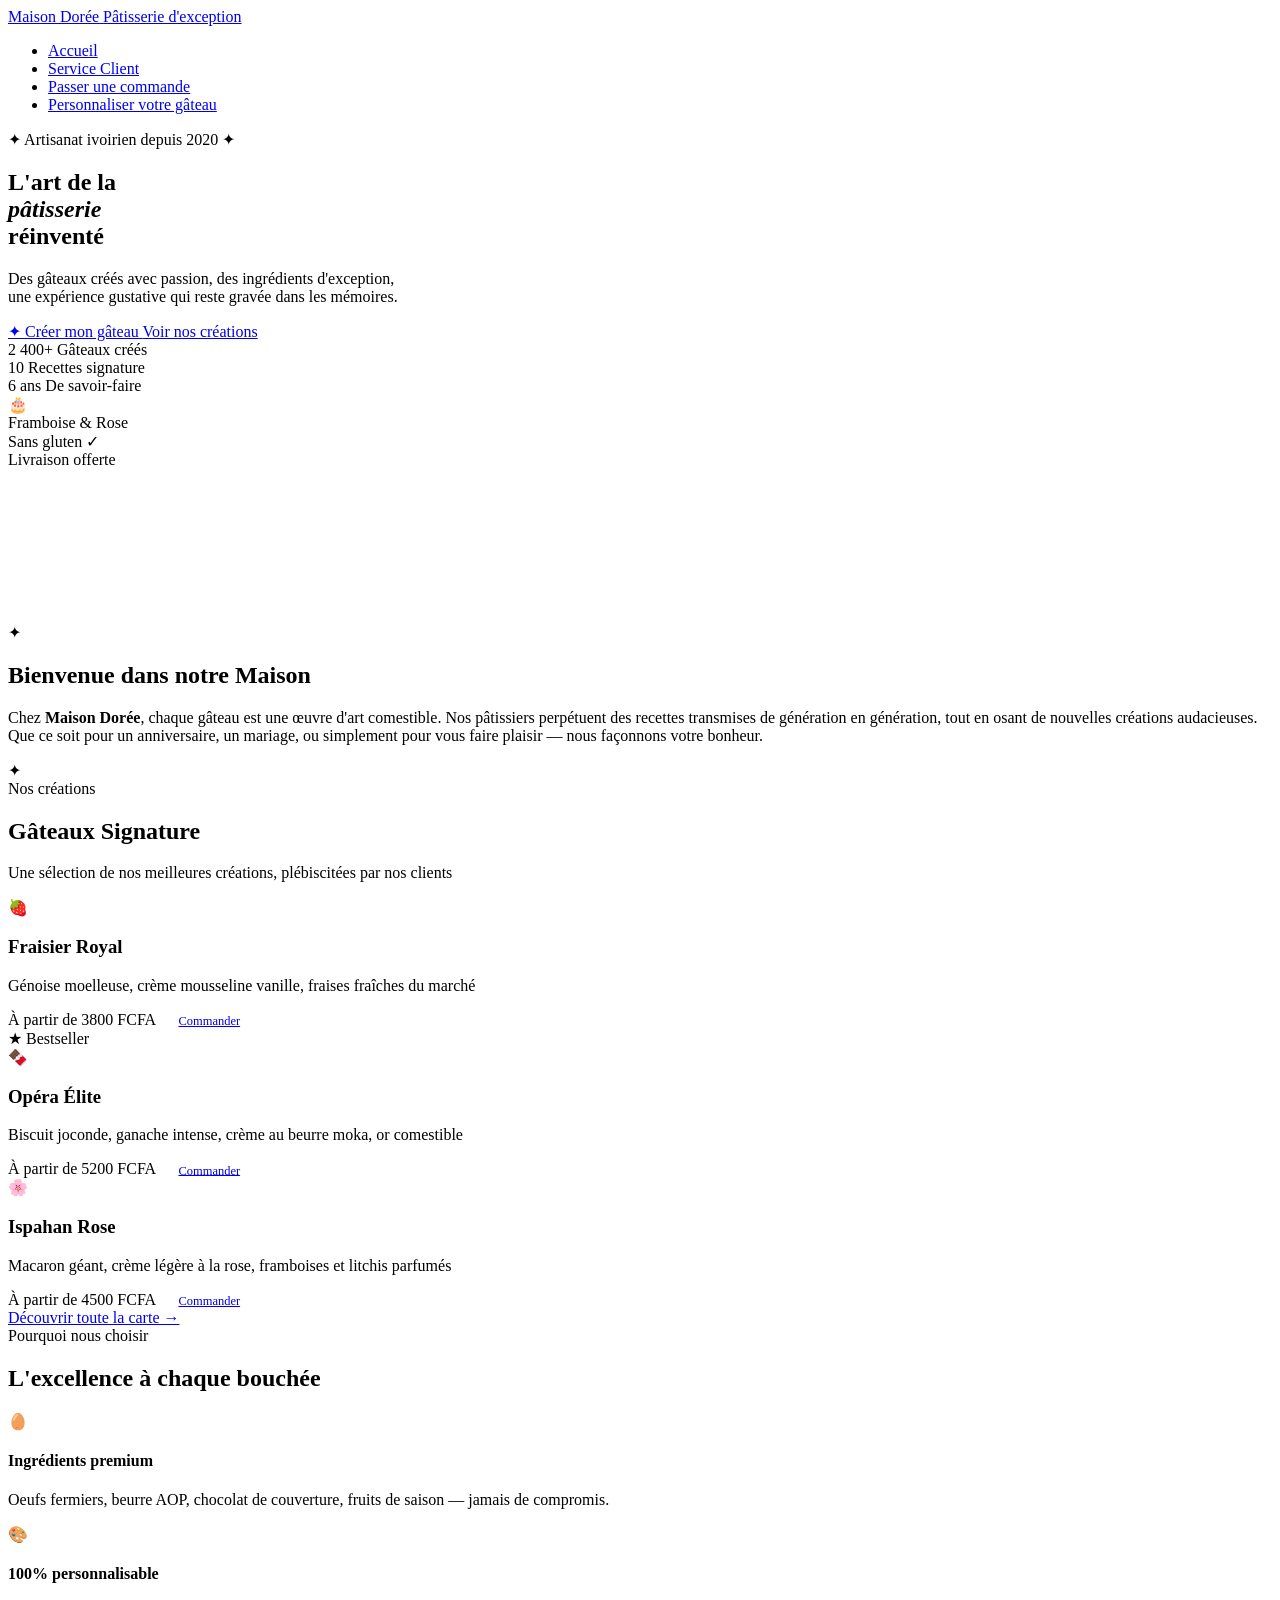
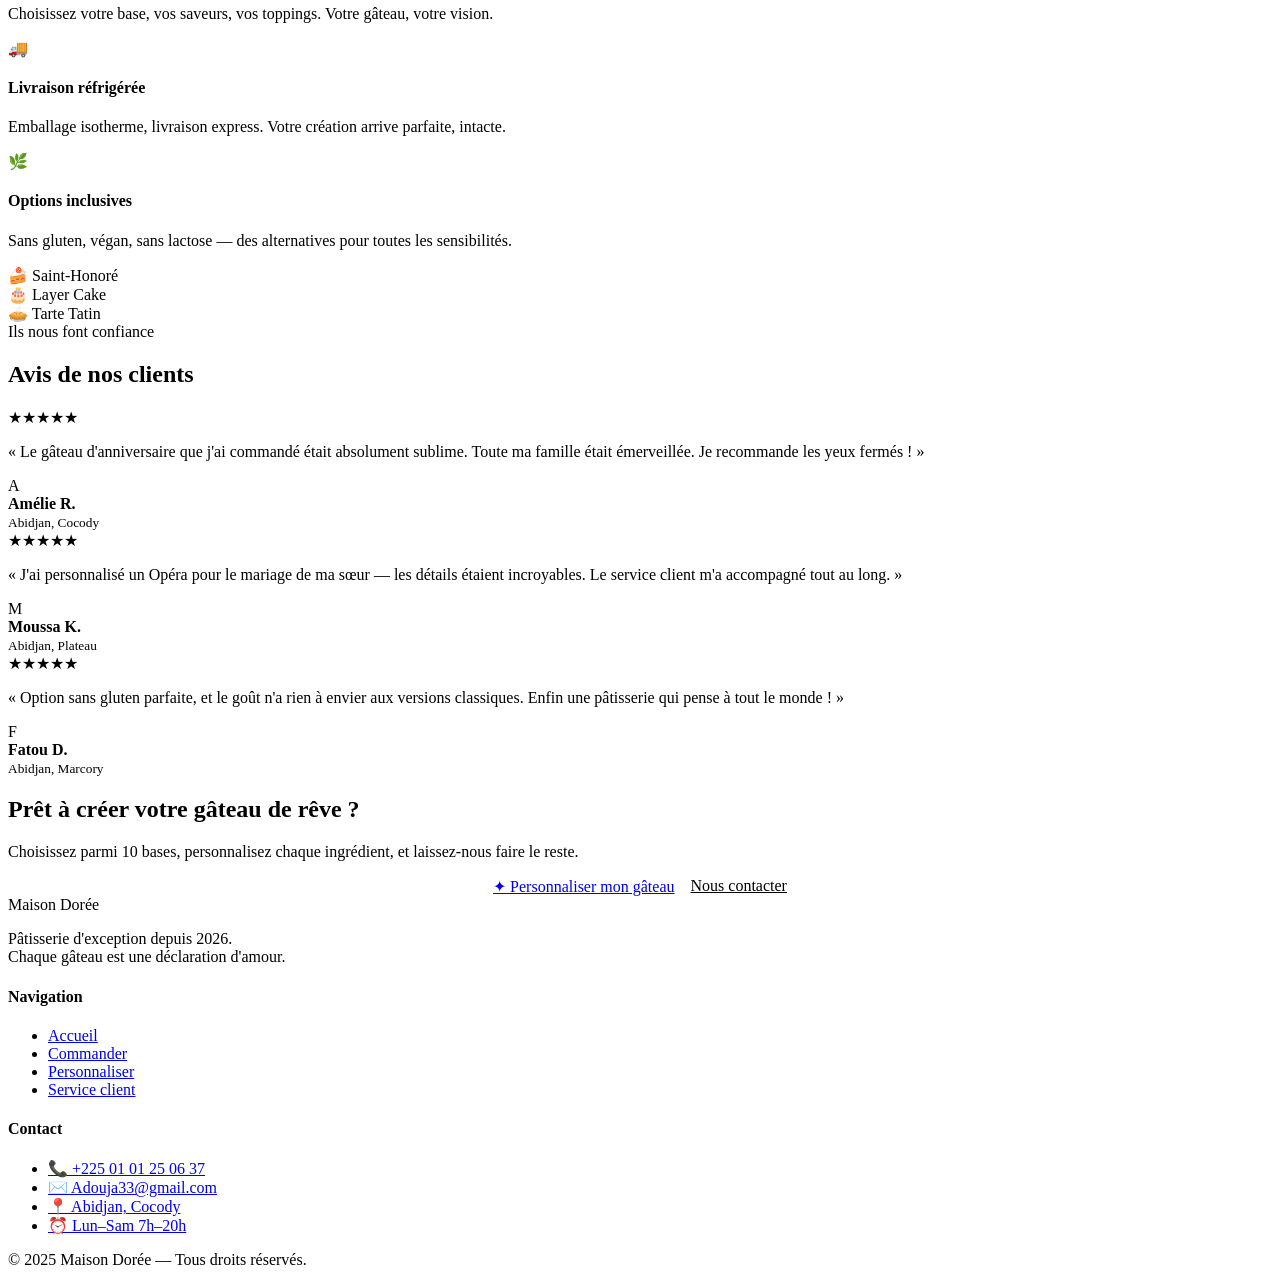
==== index.html @ d7b03a57 "Create index.html" ====
<!DOCTYPE html>
<html lang="fr">
<head>
  <meta charset="UTF-8" />
  <meta name="viewport" content="width=device-width, initial-scale=1.0" />
  <title>Maison Dorée — Pâtisserie d'Exception</title>
  <link rel="stylesheet" href="style.css" />
  <link rel="stylesheet" href="index.css" />
  <link rel="stylesheet" href="images-vivantes.css" />
  <script src="images-vivantes.js" defer></script>
</head>
<body>

  <!-- ── NAVBAR ──────────────────────────────── -->
  <nav class="navbar" id="navbar">
    <a class="nav-logo" href="index.html">
      <span class="nav-logo-name">Maison Dorée</span>
      <span class="nav-logo-tagline">Pâtisserie d'exception</span>
    </a>
    <ul class="nav-links" id="navLinks">
      <li><a href="index.html" class="active">Accueil</a></li>
      <li><a href="service-client.html">Service Client</a></li>
      <li><a href="commande.html">Passer une commande</a></li>
      <li><a href="personnaliser.html" class="nav-cta">Personnaliser votre gâteau</a></li>
    </ul>
    <div class="nav-hamburger" id="hamburger" onclick="toggleMenu()">
      <span></span><span></span><span></span>
    </div>
  </nav>

  
  <section class="hero">
    <div class="hero-bg">
      <div class="hero-circle hero-circle-1"></div>
      <div class="hero-circle hero-circle-2"></div>
      <div class="hero-circle hero-circle-3"></div>
    </div>

    <div class="hero-content">
      <div class="hero-badge">
        <span>✦</span> Artisanat ivoirien depuis 2020 <span>✦</span>
      </div>
      <h1 class="hero-title">
        L'art de la<br/>
        <em>pâtisserie</em><br/>
        réinventé
      </h1>
      <p class="hero-subtitle">
        Des gâteaux créés avec passion, des ingrédients d'exception,<br/>
        une expérience gustative qui reste gravée dans les mémoires.
      </p>
      <div class="hero-actions">
        <a href="personnaliser.html" class="btn-primary">
          <span>✦</span> Créer mon gâteau
        </a>
        <a href="commande.html" class="btn-outline">Voir nos créations</a>
      </div>
      <div class="hero-stats">
        <div class="hero-stat">
          <span class="stat-number">2 400+</span>
          <span class="stat-label">Gâteaux créés</span>
        </div>
        <div class="stat-divider"></div>
        <div class="hero-stat">
          <span class="stat-number">10</span>
          <span class="stat-label">Recettes signature</span>
        </div>
        <div class="stat-divider"></div>
        <div class="hero-stat">
          <span class="stat-number">6 ans</span>
          <span class="stat-label">De savoir-faire</span>
        </div>
      </div>
    </div>

    <div class="hero-visual">
      <div class="cake-showcase">
        <div class="cake-ring cake-ring-outer"></div>
        <div class="cake-ring cake-ring-mid"></div>
        <div class="cake-emoji-wrap">
          <div class="cake-emoji">🎂</div>
        </div>
        <div class="floating-tag tag-1">Framboise &amp; Rose</div>
        <div class="floating-tag tag-2">Sans gluten ✓</div>
        <div class="floating-tag tag-3">Livraison offerte</div>
      </div>
    </div>
  </section>

  <!-- ── bienvenu───── -->
  <section class="welcome-section">
    <video class="welcome-video" autoplay muted loop playsinline>
      <source src="fond1.mp4" type="video/mp4">
    </video>
    <div class="welcome-inner">
      <div class="welcome-deco">✦</div>
      <h2>Bienvenue dans notre Maison</h2>
      <p>
        Chez <strong>Maison Dorée</strong>, chaque gâteau est une œuvre d'art comestible. 
        Nos pâtissiers perpétuent des recettes transmises de génération en génération, 
        tout en osant de nouvelles créations audacieuses. Que ce soit pour un anniversaire, 
        un mariage, ou simplement pour vous faire plaisir — nous façonnons votre bonheur.
      </p>
      <div class="welcome-deco">✦</div>
    </div>
  </section>

  <!-- ── SIGNATURE CAKES ─────────────────────── -->
  <section class="signature-section">
    <div class="section-header">
      <span class="section-eyebrow">Nos créations</span>
      <h2>Gâteaux Signature</h2>
      <p>Une sélection de nos meilleures créations, plébiscitées par nos clients</p>
    </div>

    <div class="cakes-grid">
      <div class="cake-card" data-delay="0">
        <div class="cake-card-icon">🍓</div>
        <div class="cake-card-body">
          <h3>Fraisier Royal</h3>
          <p>Génoise moelleuse, crème mousseline vanille, fraises fraîches du marché</p>
          <div class="cake-card-footer">
            <span class="cake-price">À partir de 3800 FCFA</span>
            <a href="commande.html" class="btn-primary" style="padding:0.55rem 1.2rem;font-size:0.78rem">Commander</a>
          </div>
        </div>
      </div>
      <div class="cake-card featured" data-delay="100">
        <div class="cake-featured-badge">★ Bestseller</div>
        <div class="cake-card-icon">🍫</div>
        <div class="cake-card-body">
          <h3>Opéra Élite</h3>
          <p>Biscuit joconde, ganache intense, crème au beurre moka, or comestible</p>
          <div class="cake-card-footer">
            <span class="cake-price">À partir de 5200 FCFA</span>
            <a href="commande.html" class="btn-primary" style="padding:0.55rem 1.2rem;font-size:0.78rem">Commander</a>
          </div>
        </div>
      </div>
      <div class="cake-card" data-delay="200">
        <div class="cake-card-icon">🌸</div>
        <div class="cake-card-body">
          <h3>Ispahan Rose</h3>
          <p>Macaron géant, crème légère à la rose, framboises et litchis parfumés</p>
          <div class="cake-card-footer">
            <span class="cake-price">À partir de 4500 FCFA</span>
            <a href="commande.html" class="btn-primary" style="padding:0.55rem 1.2rem;font-size:0.78rem">Commander</a>
          </div>
        </div>
      </div>
    </div>

    <div class="section-cta">
      <a href="commande.html" class="btn-outline">Découvrir toute la carte →</a>
    </div>
  </section>

  <!-- ── WHY US ───────────────────────────────── -->
  <section class="why-section">
    <div class="why-inner">
      <div class="why-text">
        <span class="section-eyebrow">Pourquoi nous choisir</span>
        <h2>L'excellence à chaque bouchée</h2>
        <div class="why-list">
          <div class="why-item">
            <div class="why-icon">🥚</div>
            <div>
              <h4>Ingrédients premium</h4>
              <p>Oeufs fermiers, beurre AOP, chocolat de couverture, fruits de saison — jamais de compromis.</p>
            </div>
          </div>
          <div class="why-item">
            <div class="why-icon">🎨</div>
            <div>
              <h4>100% personnalisable</h4>
              <p>Choisissez votre base, vos saveurs, vos toppings. Votre gâteau, votre vision.</p>
            </div>
          </div>
          <div class="why-item">
            <div class="why-icon">🚚</div>
            <div>
              <h4>Livraison réfrigérée</h4>
              <p>Emballage isotherme, livraison express. Votre création arrive parfaite, intacte.</p>
            </div>
          </div>
          <div class="why-item">
            <div class="why-icon">🌿</div>
            <div>
              <h4>Options inclusives</h4>
              <p>Sans gluten, végan, sans lactose — des alternatives pour toutes les sensibilités.</p>
            </div>
          </div>
        </div>
      </div>
      <div class="why-visual">
        <div class="why-card-stack">
          <div class="wcard wcard-back">
            <span>🍰</span>
            <span>Saint-Honoré</span>
          </div>
          <div class="wcard wcard-mid">
            <span>🎂</span>
            <span>Layer Cake</span>
          </div>
          <div class="wcard wcard-front">
            <span>🥧</span>
            <span>Tarte Tatin</span>
          </div>
        </div>
      </div>
    </div>
  </section>

  <!-- ── TESTIMONIALS ────────────────────────── -->
  <section class="testimonials-section">
    <div class="section-header">
      <span class="section-eyebrow">Ils nous font confiance</span>
      <h2>Avis de nos clients</h2>
    </div>
    <div class="testimonials-grid">
      <div class="testi-card">
        <div class="testi-stars">★★★★★</div>
        <p>« Le gâteau d'anniversaire que j'ai commandé était absolument sublime. Toute ma famille était émerveillée. Je recommande les yeux fermés ! »</p>
        <div class="testi-author">
          <div class="testi-avatar">A</div>
          <div><strong>Amélie R.</strong><br/><small>Abidjan, Cocody</small></div>
        </div>
      </div>
      <div class="testi-card featured-testi">
        <div class="testi-stars">★★★★★</div>
        <p>« J'ai personnalisé un Opéra pour le mariage de ma sœur — les détails étaient incroyables. Le service client m'a accompagné tout au long. »</p>
        <div class="testi-author">
          <div class="testi-avatar" style="background:var(--gold)">M</div>
          <div><strong>Moussa K.</strong><br/><small>Abidjan, Plateau</small></div>
        </div>
      </div>
      <div class="testi-card">
        <div class="testi-stars">★★★★★</div>
        <p>« Option sans gluten parfaite, et le goût n'a rien à envier aux versions classiques. Enfin une pâtisserie qui pense à tout le monde ! »</p>
        <div class="testi-author">
          <div class="testi-avatar" style="background:var(--sage)">F</div>
          <div><strong>Fatou D.</strong><br/><small>Abidjan, Marcory</small></div>
        </div>
      </div>
    </div>
  </section>

  <!-- ── CTA BANNER ──────────────────────────── -->
  <section class="cta-banner">
    <div class="cta-inner">
      <h2>Prêt à créer votre gâteau de rêve ?</h2>
      <p>Choisissez parmi 10 bases, personnalisez chaque ingrédient, et laissez-nous faire le reste.</p>
      <div style="display:flex;gap:1rem;justify-content:center;flex-wrap:wrap">
        <a href="personnaliser.html" class="btn-primary"><span>✦</span> Personnaliser mon gâteau</a>
        <a href="service-client.html" class="btn-outline" style="border-color:var(--cream);color:var(--cream)">Nous contacter</a>
      </div>
    </div>
  </section>

  <!-- ── FOOTER ───────────────────────────────── -->
  <footer>
    <div class="footer-inner">
      <div>
        <div class="footer-brand-name">Maison Dorée</div>
        <p class="footer-brand-desc">Pâtisserie d'exception depuis 2026.<br/>Chaque gâteau est une déclaration d'amour.</p>
      </div>
      <div class="footer-col">
        <h4>Navigation</h4>
        <ul>
          <li><a href="index.html">Accueil</a></li>
          <li><a href="commande.html">Commander</a></li>
          <li><a href="personnaliser.html">Personnaliser</a></li>
          <li><a href="service-client.html">Service client</a></li>
        </ul>
      </div>
      <div class="footer-col">
        <h4>Contact</h4>
        <ul>
          <li><a href="tel:+2250101250637">📞 +225 01 01 25 06 37</a></li>
          <li><a href="melto:Adouja33@gmail.com">✉️ Adouja33@gmail.com</a></li>
          <li><a href="#">📍 Abidjan, Cocody</a></li>
          <li><a href="#">⏰ Lun–Sam 7h–20h</a></li>
        </ul>
      </div>
    </div>
    <div class="footer-bottom">© 2025 Maison Dorée — Tous droits réservés.</div>
  </footer>

  <script>
    // Navbar scroll effect
    const navbar = document.getElementById('navbar');
    window.addEventListener('scroll', () => {
      navbar.classList.toggle('scrolled', window.scrollY > 30);
    });

    // Mobile menu
    function toggleMenu() {
      document.getElementById('navLinks').classList.toggle('open');
    }

    // Animate on scroll
    const observer = new IntersectionObserver((entries) => {
      entries.forEach(e => { if(e.isIntersecting) e.target.classList.add('visible'); });
    }, { threshold: 0.15 });
    document.querySelectorAll('.cake-card, .why-item, .testi-card').forEach(el => observer.observe(el));
  </script>
</body>
</html>
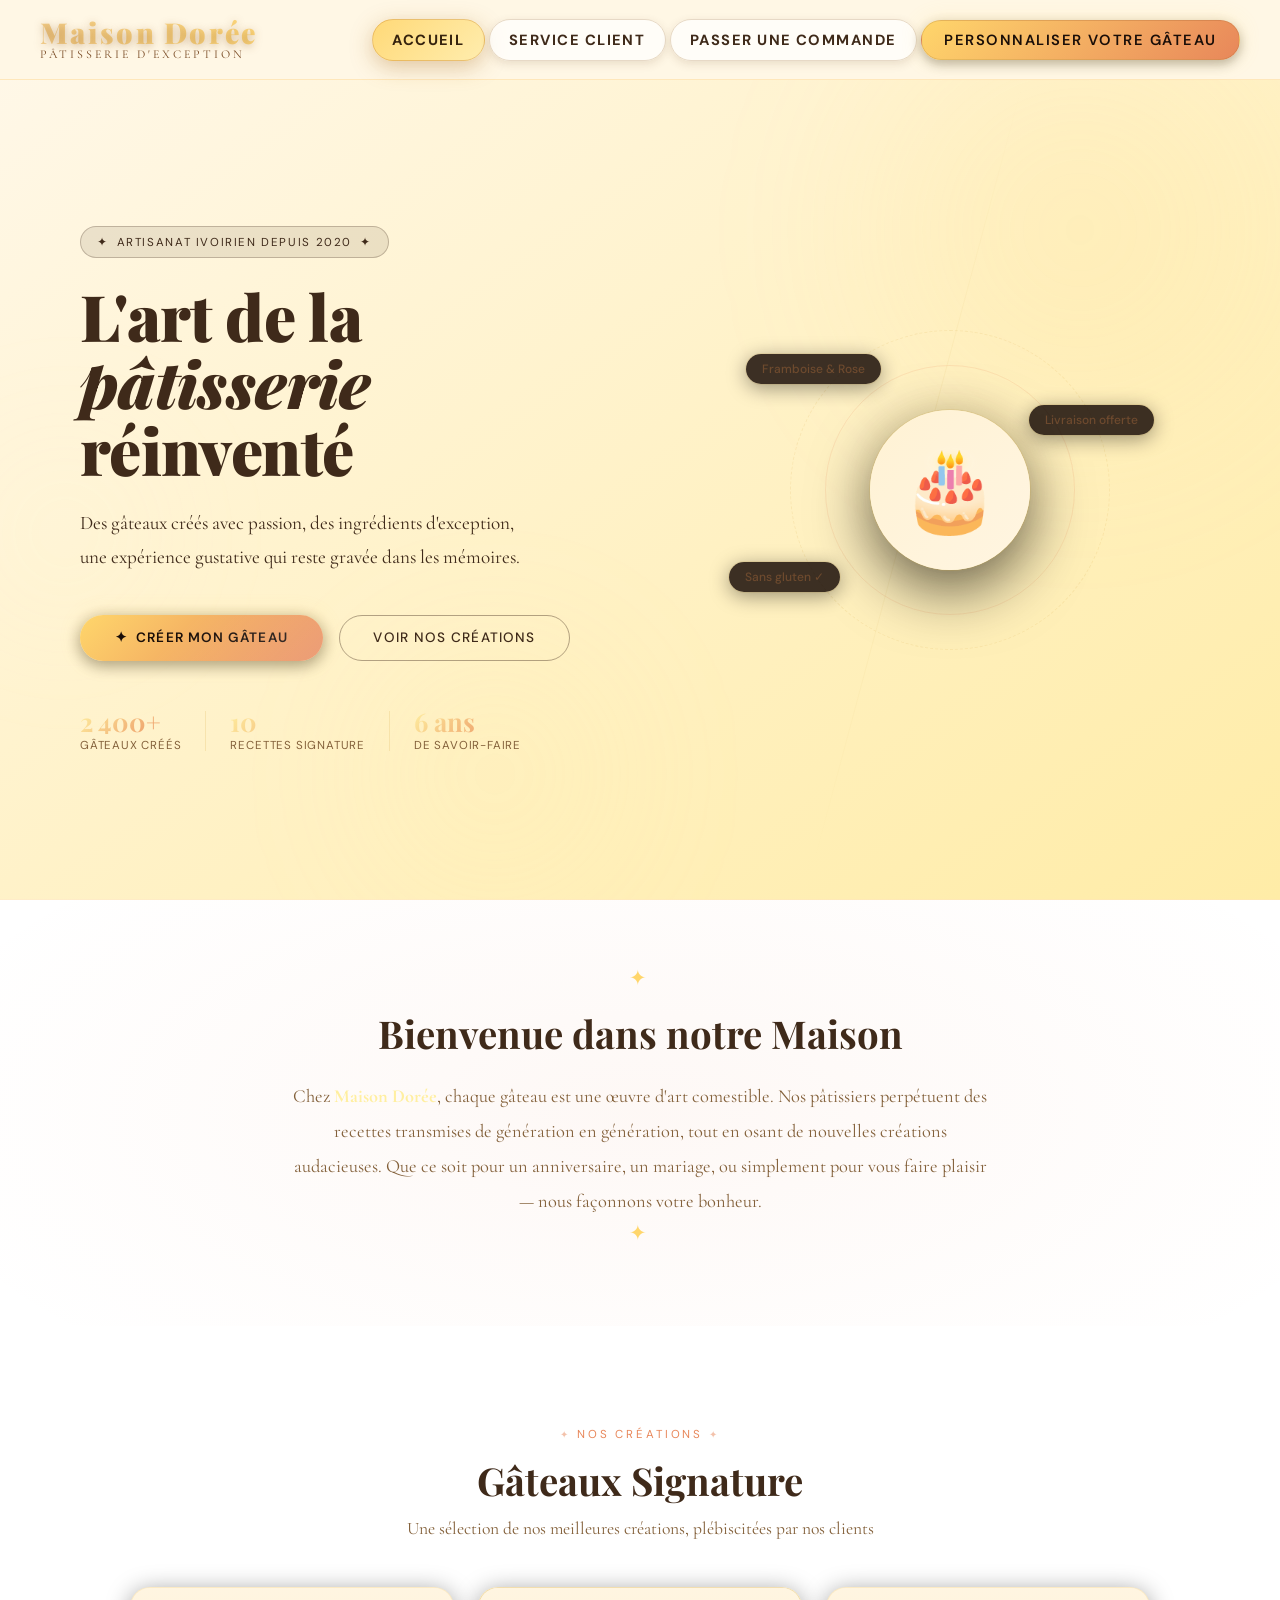
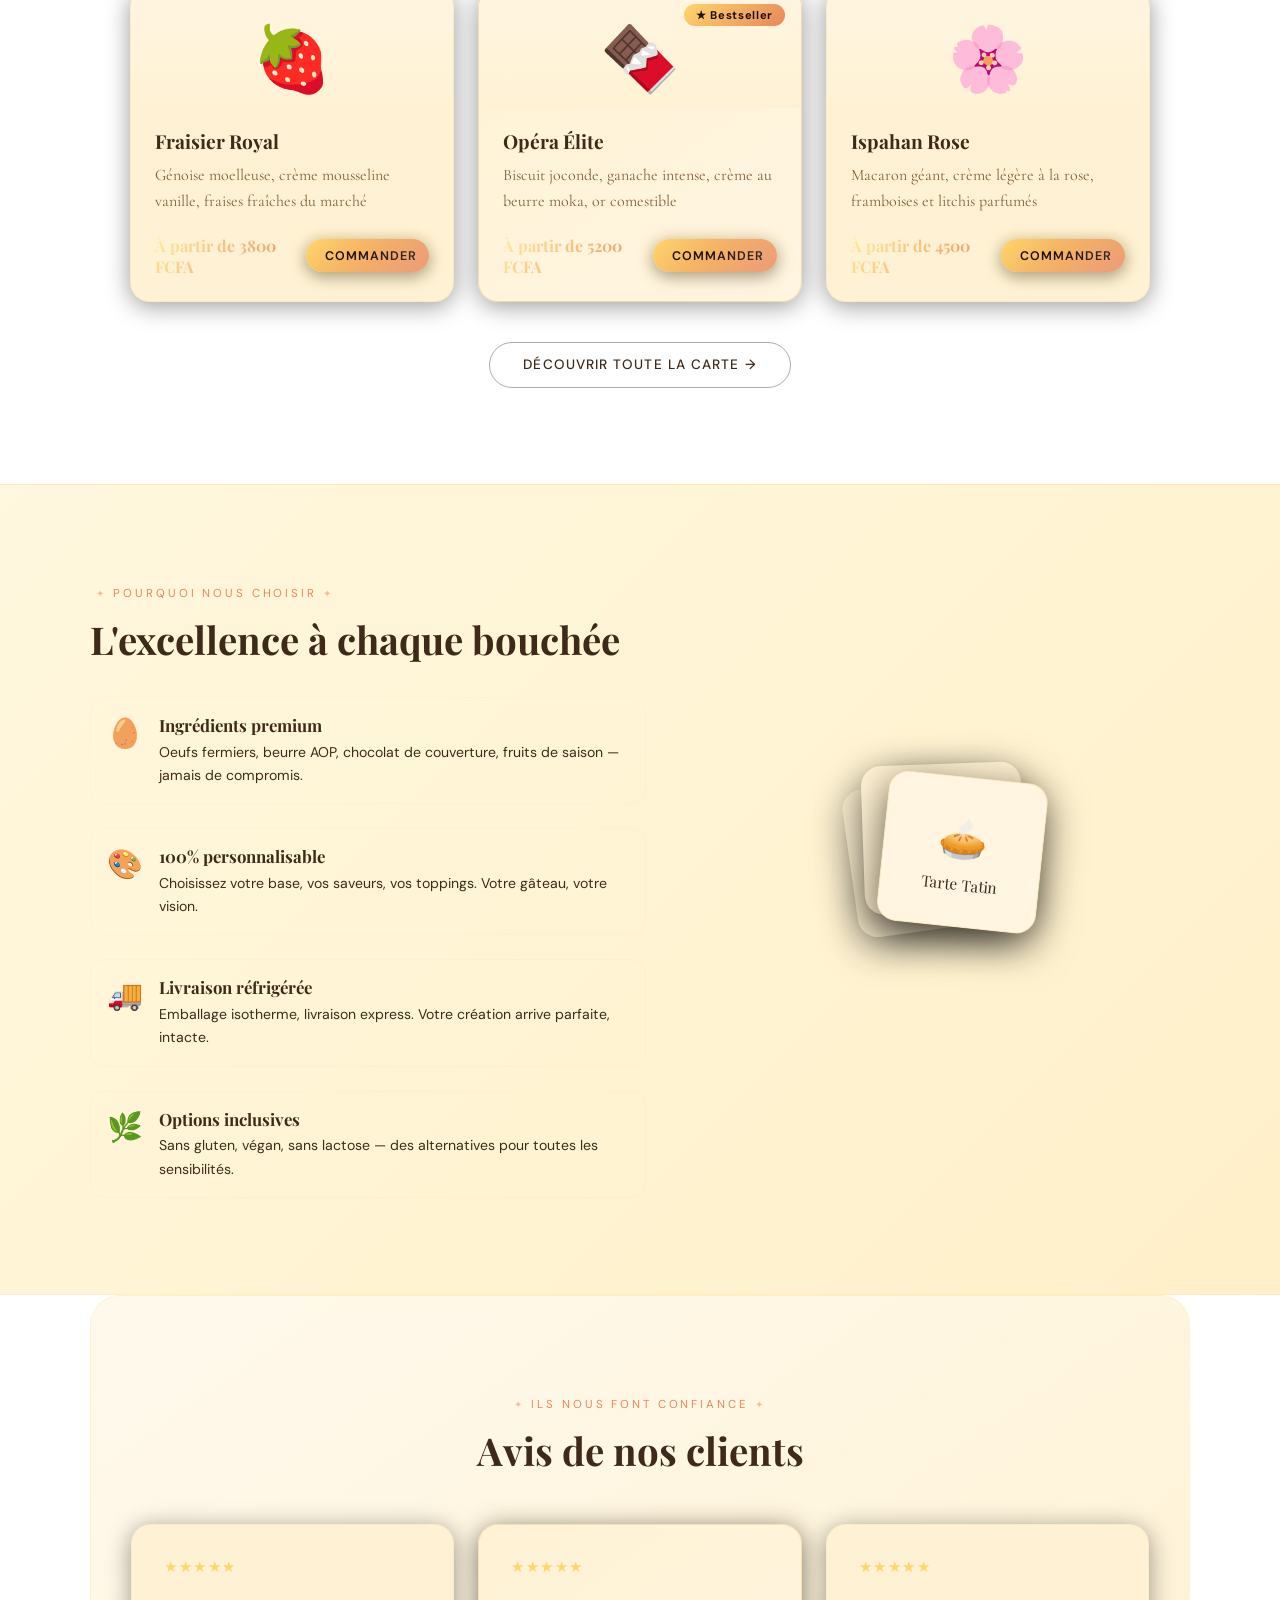
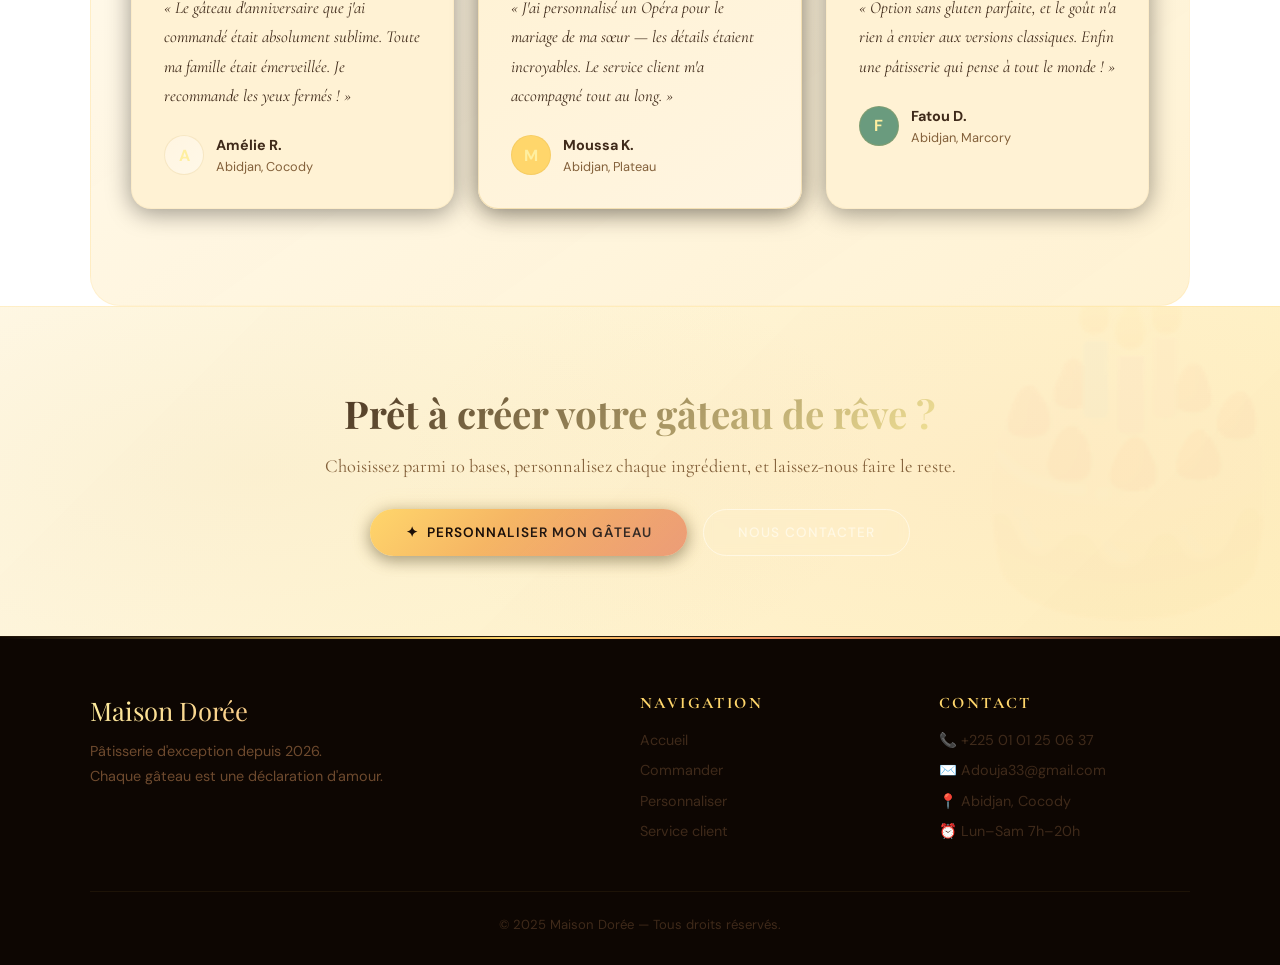
==== commit 517e33b4: "Update index.html" ====
--- a/index.html
+++ b/index.html
@@ -305,4 +305,4 @@
     document.querySelectorAll('.cake-card, .why-item, .testi-card').forEach(el => observer.observe(el));
   </script>
 </body>
-</html>+</html>
--- a/style.css
+++ b/style.css
@@ -0,0 +1,438 @@
+@import url('https://fonts.googleapis.com/css2?family=Playfair+Display:ital,wght@0,400;0,700;0,900;1,400&family=Cormorant+Garamond:ital,wght@0,300;0,400;0,500;1,400&family=DM+Sans:wght@300;400;500&display=swap');
+
+/* ═══════════════════════════════════════════════════
+   MAISON DORÉE — Palette "Velours & Or de Nuit"
+   ═══════════════════════════════════════════════════
+   Concept : fond chocolat noir profond, or cuivré
+   lumineux, abricot chaud, accents emeraude. Premium,
+   dramatique, inoubliable.
+   ═══════════════════════════════════════════════════ */
+
+:root {
+  /* ── FONDS VANILLE / CANDY ── */
+  --cream:      #FFF8E4;          /* fond principal : blanc vanille */
+  --warm-white: #FFFBF2;          /* fond légèrement plus chaud */
+  --surface:    #FFF2D4;          /* cartes / surfaces */
+  --surface-2:  #FFF5E1;          /* cartes hover / élévation 2 */
+  --surface-3:  #FFF8E8;          /* sidebar, résumés */
+
+  /* ── JAUNE BONBON ── */
+  --gold:       #FFD66B;          /* couleur accent bonbon */
+  --gold-light: #FFEFA0;          /* accent clair */
+  --gold-dark:  #D2A444;          /* accent profond */
+  --gold-glow:  rgba(255,214,107,0.26);  /* lueur douce */
+
+  /* ── ABRICOT / ACCENT CHAUD ── */
+  --apricot:    #E8875A;          /* accent secondaire chaud */
+  --apricot-light: rgba(232,135,90,0.15);
+
+  /* ── TEXTES ── */
+  --text-dark:  #3F2A1A;          /* texte principal : brun foncé (lisibilité) */
+  --text-mid:   #6E4A2E;          /* texte secondaire : brun moyen */
+  --text-light: #83603A;          /* texte secondaire clair mais contrasté */
+
+  /* ── COMPATIBILITÉ (anciennes vars → redirigées) ── */
+  --chocolate:        var(--text-dark);
+  --chocolate-mid:    var(--text-mid);
+  --chocolate-light:  var(--gold-light);
+  --rose:             #C47A8A;
+  --rose-light:       rgba(196,122,138,0.15);
+  --sage:             #6A9B7E;
+
+  /* ── OMBRES ── */
+  --shadow-gold:      rgba(212,168,67,0.30);
+  --shadow-chocolate: rgba(0,0,0,0.50);
+}
+
+/* ─── RESET & BASE ─────────────────────────────── */
+*, *::before, *::after { box-sizing: border-box; margin: 0; padding: 0; }
+html { scroll-behavior: smooth; }
+
+/* Réduction des animations pour performance */
+@media (prefers-reduced-motion: reduce) {
+  *, *::before, *::after {
+    animation-duration: 0.01ms !important;
+    animation-iteration-count: 1 !important;
+    transition-duration: 0.01ms !important;
+  }
+}
+
+body {
+  font-family: 'DM Sans', sans-serif;
+  background: linear-gradient(145deg, rgba(255,248,228,1), rgba(255,243,162,0.95));
+  color: var(--text-dark);
+  overflow-x: hidden;
+  background-image: none;
+}
+
+/* ─── SCROLLBAR ────────────────────────────────── */
+::-webkit-scrollbar { width: 6px; }
+::-webkit-scrollbar-track { background: var(--cream); }
+::-webkit-scrollbar-thumb { background: var(--gold-dark); border-radius: 3px; }
+::-webkit-scrollbar-thumb:hover { background: var(--gold); }
+
+/* ─── NAVBAR ────────────────────────────────────── */
+.navbar {
+  position: fixed;
+  top: 0;
+  width: 100%;
+  z-index: 1000;
+  padding: 0 2.5rem;
+  height: 80px;
+  display: flex;
+  align-items: center;
+  justify-content: space-between;
+  background: rgba(255, 247, 228, 0.93);
+  backdrop-filter: blur(18px);
+  -webkit-backdrop-filter: blur(18px);
+  border-bottom: 1px solid rgba(255, 204, 108, 0.35);
+  transition: box-shadow 0.4s, background 0.4s;
+}
+.navbar.scrolled {
+  background: rgba(255, 245, 215, 0.97);
+  box-shadow: 0 4px 25px rgba(110,70,30,0.25);
+}
+
+.nav-logo {
+  display: flex;
+  flex-direction: column;
+  align-items: flex-start;
+  text-decoration: none;
+}
+.nav-logo-name {
+  font-family: 'Playfair Display', serif;
+  font-size: 1.8rem;
+  font-weight: 900;
+  color: #8C4A16;
+  letter-spacing: 0.08em;
+  line-height: 1;
+  background: linear-gradient(90deg, #F4CE88, #FFD97C, #F4CE88);
+  background-clip: text;
+  -webkit-background-clip: text;
+  -webkit-text-fill-color: transparent;
+  text-shadow: 0 2px 8px rgba(142, 88, 34, 0.4);
+  background-size: 200% auto;
+  -webkit-background-clip: text;
+  -webkit-text-fill-color: transparent;
+  background-clip: text;
+  animation: shimmer 4s linear infinite;
+}
+@keyframes shimmer {
+  from { background-position: 0% center; }
+  to   { background-position: 200% center; }
+}
+.nav-logo-tagline {
+  font-family: 'Cormorant Garamond', serif;
+  font-size: 0.75rem;
+  color: #6F3E16;
+  letter-spacing: 0.25em;
+  text-transform: uppercase;
+  opacity: 0.95;
+}
+.nav-logo:hover .nav-logo-tagline {
+  color: #5A3711;
+}
+
+.nav-links {
+  display: flex;
+  align-items: center;
+  gap: 0.25rem;
+  list-style: none;
+}
+.nav-links a {
+  font-family: 'DM Sans', sans-serif;
+  font-size: 0.92rem;
+  font-weight: 700;
+  color: #3F2A1A;
+  text-decoration: none;
+  padding: 0.65rem 1.2rem;
+  border-radius: 50px;
+  letter-spacing: 0.1em;
+  text-transform: uppercase;
+  background: rgba(255, 255, 255, 0.7);
+  border: 1px solid rgba(160, 112, 50, 0.25);
+  box-shadow: 0 3px 10px rgba(101, 56, 19, 0.14);
+  transition: background 0.25s, color 0.25s, transform 0.25s, box-shadow 0.25s;
+}
+.nav-links a:hover,
+.nav-links a:focus {
+  background: rgba(255, 255, 255, 0.95);
+  color: #6E4A2E;
+  transform: translateY(-2px);
+  box-shadow: 0 5px 20px rgba(101,56,19,0.25);
+}
+.nav-links a.active {
+  background: linear-gradient(135deg, rgba(255,214,107,0.9), rgba(255,236,167,0.9));
+  color: #36230E;
+  border: 1px solid rgba(195, 124, 37, 0.35);
+  box-shadow: 0 6px 22px rgba(166, 103, 27, 0.35); 
+}
+
+.nav-cta {
+  background: linear-gradient(135deg, var(--gold), var(--apricot)) !important;
+  color: #1A0E08 !important;
+  border-radius: 50px !important;
+  padding: 0.55rem 1.4rem !important;
+  font-weight: 600 !important;
+  box-shadow: 0 0 20px var(--gold-glow), 0 4px 12px rgba(0,0,0,0.3) !important;
+  transition: transform 0.2s, box-shadow 0.2s !important;
+  -webkit-text-fill-color: #1A0E08 !important;
+}
+.nav-cta:hover {
+  transform: translateY(-2px) !important;
+  box-shadow: 0 0 32px rgba(212,168,67,0.45), 0 8px 20px rgba(0,0,0,0.4) !important;
+}
+
+.nav-hamburger {
+  display: none;
+  flex-direction: column;
+  gap: 5px;
+  cursor: pointer;
+  padding: 8px;
+}
+.nav-hamburger span {
+  display: block;
+  width: 24px;
+  height: 2px;
+  background: var(--gold);
+  border-radius: 2px;
+  transition: all 0.3s;
+}
+
+/* ─── BUTTONS ─────────────────────────────────── */
+.btn-primary {
+  display: inline-flex;
+  align-items: center;
+  gap: 0.5rem;
+  background: linear-gradient(135deg, var(--gold) 0%, var(--apricot) 100%);
+  color: #1A0E08;
+  font-family: 'DM Sans', sans-serif;
+  font-size: 0.85rem;
+  font-weight: 600;
+  letter-spacing: 0.08em;
+  text-transform: uppercase;
+  text-decoration: none;
+  padding: 0.9rem 2.2rem;
+  border-radius: 50px;
+  border: none;
+  cursor: pointer;
+  box-shadow: 0 0 20px var(--gold-glow), 0 4px 16px rgba(0,0,0,0.4);
+  transition: transform 0.2s, box-shadow 0.2s, filter 0.2s;
+  position: relative;
+  overflow: hidden;
+}
+.btn-primary::after {
+  content: '';
+  position: absolute;
+  inset: 0;
+  background: linear-gradient(135deg, transparent 40%, rgba(255,255,255,0.18) 100%);
+  pointer-events: none;
+}
+.btn-primary:hover {
+  transform: translateY(-3px);
+  box-shadow: 0 0 36px rgba(212,168,67,0.5), 0 8px 24px rgba(0,0,0,0.5);
+  filter: brightness(1.08);
+}
+
+.btn-outline {
+  display: inline-flex;
+  align-items: center;
+  gap: 0.5rem;
+  background: transparent;
+  color: var(--text-dark);
+  font-family: 'DM Sans', sans-serif;
+  font-size: 0.85rem;
+  font-weight: 500;
+  letter-spacing: 0.08em;
+  text-transform: uppercase;
+  text-decoration: none;
+  padding: 0.85rem 2.1rem;
+  border-radius: 50px;
+  border: 1.5px solid rgba(63,42,26,0.4);
+  cursor: pointer;
+  transition: background 0.25s, color 0.25s, transform 0.2s, box-shadow 0.25s;
+  backdrop-filter: blur(4px);
+}
+.btn-outline:hover {
+  background: rgba(63,42,26,0.12);
+  border-color: var(--text-dark);
+  color: var(--text-dark);
+  transform: translateY(-2px);
+  box-shadow: 0 0 20px rgba(63,42,26,0.2);
+}
+
+/* ─── PAGE HEADER (inner pages) ──────────────── */
+.page-header {
+  margin-top: 80px;
+  padding: 5rem 2.5rem 3.5rem;
+  background: linear-gradient(135deg, rgba(255,247,232,0.95), rgba(255,239,196,0.95));
+  text-align: center;
+  position: relative;
+  overflow: hidden;
+}
+/* lignes dorées rayonnantes */
+.page-header::before {
+  content: '';
+  position: absolute;
+  inset: 0;
+  background:
+    radial-gradient(ellipse 80% 60% at 50% 120%, rgba(212,168,67,0.18) 0%, transparent 70%),
+    url("data:image/svg+xml,%3Csvg width='60' height='60' viewBox='0 0 60 60' xmlns='http://www.w3.org/2000/svg'%3E%3Cg fill='none'%3E%3Cg fill='%23D4A843' fill-opacity='0.05'%3E%3Cpath d='M36 34v-4h-2v4h-4v2h4v4h2v-4h4v-2h-4zm0-30V0h-2v4h-4v2h4v4h2V6h4V4h-4zM6 34v-4H4v4H0v2h4v4h2v-4h4v-2H6zM6 4V0H4v4H0v2h4v4h2V6h4V4H6z'/%3E%3C/g%3E%3C/g%3E%3C/svg%3E");
+}
+.page-header::after {
+  content: '';
+  position: absolute;
+  bottom: 0; left: 0; right: 0;
+  height: 1px;
+  background: linear-gradient(90deg, transparent, var(--gold), transparent);
+}
+.page-header h1 {
+  font-family: 'Playfair Display', serif;
+  font-size: clamp(2rem, 5vw, 3.5rem);
+  background: linear-gradient(135deg, var(--gold-light), var(--apricot));
+  -webkit-background-clip: text;
+  -webkit-text-fill-color: transparent;
+  background-clip: text;
+  position: relative;
+  margin-bottom: 0.75rem;
+  filter: drop-shadow(0 0 20px rgba(212,168,67,0.3));
+}
+.page-header p {
+  font-family: 'Cormorant Garamond', serif;
+  font-size: 1.2rem;
+  color: var(--text-mid);
+  position: relative;
+}
+
+/* ─── SECTION HEADER ─────────────────────────── */
+.section-header { text-align: center; margin-bottom: 3rem; }
+.section-eyebrow {
+  display: inline-block;
+  font-family: 'DM Sans', sans-serif;
+  font-size: 0.72rem;
+  letter-spacing: 0.25em;
+  text-transform: uppercase;
+  color: var(--apricot);
+  margin-bottom: 0.75rem;
+  position: relative;
+}
+.section-eyebrow::before,
+.section-eyebrow::after {
+  content: '✦';
+  margin: 0 0.6em;
+  opacity: 0.5;
+  font-size: 0.65rem;
+}
+.section-header h2 {
+  font-family: 'Playfair Display', serif;
+  font-size: clamp(1.8rem, 3vw, 2.6rem);
+  color: var(--text-dark);
+  margin-bottom: 0.75rem;
+}
+.section-header p { color: var(--text-light); font-family: 'Cormorant Garamond', serif; font-size: 1.1rem; }
+
+/* ─── FOOTER ──────────────────────────────────── */
+footer {
+  background: #0D0602;
+  color: var(--text-dark);
+  padding: 3.5rem 2.5rem 2rem;
+  border-top: 1px solid rgba(212,168,67,0.1);
+  position: relative;
+}
+footer::before {
+  content: '';
+  position: absolute;
+  top: 0; left: 0; right: 0;
+  height: 2px;
+  background: linear-gradient(90deg, transparent 0%, var(--gold) 40%, var(--apricot) 60%, transparent 100%);
+}
+.footer-inner {
+  max-width: 1100px;
+  margin: 0 auto;
+  display: grid;
+  grid-template-columns: 2fr 1fr 1fr;
+  gap: 3rem;
+  margin-bottom: 2.5rem;
+}
+.footer-brand-name {
+  font-family: 'Playfair Display', serif;
+  font-size: 1.6rem;
+  background: linear-gradient(135deg, var(--gold-light), var(--apricot));
+  -webkit-background-clip: text;
+  -webkit-text-fill-color: transparent;
+  background-clip: text;
+  margin-bottom: 0.75rem;
+}
+.footer-brand-desc { font-size: 0.9rem; color: var(--text-mid); line-height: 1.8; }
+.footer-col h4 {
+  font-family: 'Cormorant Garamond', serif;
+  font-size: 1rem;
+  color: var(--gold);
+  letter-spacing: 0.15em;
+  text-transform: uppercase;
+  margin-bottom: 1rem;
+}
+.footer-col ul { list-style: none; }
+.footer-col ul li { margin-bottom: 0.6rem; }
+.footer-col ul li a {
+  color: var(--text-dark);
+  text-decoration: none;
+  font-size: 0.9rem;
+  transition: color 0.2s;
+}
+.footer-col ul li a:hover { color: var(--gold-light); }
+.footer-bottom {
+  border-top: 1px solid rgba(212,168,67,0.08);
+  padding-top: 1.5rem;
+  text-align: center;
+  font-size: 0.82rem;
+  color: var(--text-dark);
+  max-width: 1100px;
+  margin: 0 auto;
+}
+
+/* ─── TOAST ───────────────────────────────────── */
+.toast {
+  position: fixed;
+  bottom: 2rem;
+  right: 2rem;
+  background: var(--surface-2);
+  color: var(--text-dark);
+  padding: 1rem 1.5rem;
+  border-radius: 12px;
+  font-size: 0.9rem;
+  border-left: 3px solid var(--gold);
+  box-shadow: 0 8px 40px rgba(0,0,0,0.6), 0 0 20px rgba(212,168,67,0.15);
+  z-index: 9999;
+  transform: translateY(100px);
+  opacity: 0;
+  transition: all 0.4s cubic-bezier(0.34,1.56,0.64,1);
+}
+.toast.show { transform: translateY(0); opacity: 1; }
+
+/* ─── SCROLLING GLOW DIVIDER ─────────────────── */
+.glow-divider {
+  height: 1px;
+  background: linear-gradient(90deg, transparent, var(--gold-dark), var(--apricot), var(--gold-dark), transparent);
+  opacity: 0.4;
+  margin: 0;
+}
+
+/* ─── RESPONSIVE ──────────────────────────────── */
+@media (max-width: 768px) {
+  .nav-links {
+    display: none;
+    flex-direction: column;
+    position: absolute;
+    top: 80px; left: 0;
+    width: 100%;
+    background: rgba(15,8,3,0.98);
+    backdrop-filter: blur(20px);
+    padding: 1rem;
+    border-bottom: 1px solid rgba(212,168,67,0.15);
+    gap: 0.25rem;
+  }
+  .nav-links.open { display: flex; }
+  .nav-hamburger { display: flex; }
+  .footer-inner { grid-template-columns: 1fr; gap: 2rem; }
+}
--- a/index.css
+++ b/index.css
@@ -0,0 +1,444 @@
+/* ─── HERO ─────────────────────────────────────── */
+.hero {
+  margin-top: 80px;
+  min-height: calc(100vh - 80px);
+  display: grid;
+  grid-template-columns: 1fr 1fr;
+  align-items: center;
+  padding: 4rem 2.5rem 4rem 5rem;
+  position: relative;
+  overflow: hidden;
+  background: linear-gradient(145deg, rgba(255, 247, 230, 0.95), rgba(255, 235, 162, 0.95));
+  border-bottom: 1px solid rgba(255, 202, 112, 0.25);
+}
+
+.hero-bg { position: absolute; inset: 0; pointer-events: none; }
+.iv-deco-float {
+  display: none !important;
+}
+.hero-circle {
+  position: absolute;
+  border-radius: 50%;
+  opacity: 0.5;
+  filter: blur(70px);
+}
+.hero-circle-1 {
+  width: 600px; height: 600px;
+  background: radial-gradient(circle, rgba(255,216,116,0.35), transparent 70%);
+  top: -150px; right: -100px;
+  animation: float1 8s ease-in-out infinite;
+}
+.hero-circle-2 {
+  width: 350px; height: 350px;
+  background: radial-gradient(circle, rgba(255,235,160,0.32), transparent 70%);
+  bottom: -50px; left: 25%;
+  animation: float2 10s ease-in-out infinite;
+}
+.hero-circle-3 {
+  width: 250px; height: 250px;
+  background: radial-gradient(circle, rgba(255,247,226,0.28), transparent 70%);
+  top: 40%; left: -60px;
+  animation: float1 12s ease-in-out infinite reverse;
+}
+/* ligne dorée diagonale décorative */
+.hero-bg::after {
+  content: '';
+  position: absolute;
+  top: 0; right: 20%;
+  width: 1px; height: 100%;
+  background: linear-gradient(180deg, transparent, rgba(212,168,67,0.12), transparent);
+  transform: rotate(15deg);
+  transform-origin: top;
+}
+
+@keyframes float1 { 0%,100% { transform: translateY(0) scale(1); } 50% { transform: translateY(-30px) scale(1.05); } }
+@keyframes float2 { 0%,100% { transform: translateY(0) scale(1); } 50% { transform: translateY(20px) scale(0.95); } }
+
+.hero-content { position: relative; z-index: 1; animation: slideUp 0.9s cubic-bezier(0.22,1,0.36,1) both; }
+@keyframes slideUp { from { opacity:0; transform:translateY(40px); } to { opacity:1; transform:translateY(0); } }
+
+.hero-badge {
+  display: inline-flex;
+  align-items: center;
+  gap: 0.5rem;
+  background: rgba(63,42,26,0.1);
+  color: var(--text-dark);
+  font-family: 'DM Sans', sans-serif;
+  font-size: 0.72rem;
+  letter-spacing: 0.14em;
+  text-transform: uppercase;
+  padding: 0.45rem 1rem;
+  border-radius: 50px;
+  border: 1px solid rgba(63,42,26,0.25);
+  margin-bottom: 1.5rem;
+  backdrop-filter: blur(4px);
+}
+
+.hero-title {
+  font-family: 'Playfair Display', serif;
+  font-size: clamp(2.8rem, 5vw, 5rem);
+  font-weight: 900;
+  color: var(--text-dark);
+  line-height: 1.05;
+  margin-bottom: 1.5rem;
+  letter-spacing: -0.01em;
+}
+
+.hero-subtitle {
+  font-family: 'Cormorant Garamond', serif;
+  font-size: 1.2rem;
+  color: var(--text-dark);
+  line-height: 1.75;
+  margin-bottom: 2.5rem;
+  max-width: 480px;
+}
+
+.hero-actions { display: flex; gap: 1rem; flex-wrap: wrap; margin-bottom: 3rem; }
+
+.hero-stats { display: flex; align-items: center; gap: 1.5rem; }
+.hero-stat { display: flex; flex-direction: column; }
+.stat-number {
+  font-family: 'Playfair Display', serif;
+  font-size: 1.6rem;
+  font-weight: 700;
+  background: linear-gradient(135deg, var(--gold-light), var(--apricot));
+  -webkit-background-clip: text;
+  -webkit-text-fill-color: transparent;
+  background-clip: text;
+  line-height: 1;
+}
+.stat-label { font-size: 0.72rem; color: var(--text-light); text-transform: uppercase; letter-spacing: 0.07em; margin-top: 0.2rem; }
+.stat-divider { width: 1px; height: 40px; background: rgba(212,168,67,0.2); }
+
+/* ─── HERO VISUAL ─────────────────────────────── */
+.hero-visual {
+  display: flex;
+  align-items: center;
+  justify-content: center;
+  position: relative;
+  z-index: 1;
+  animation: fadeIn 1.2s ease both 0.3s;
+}
+@keyframes fadeIn { from { opacity:0; transform:scale(0.9); } to { opacity:1; transform:scale(1); } }
+
+.cake-showcase { position: relative; width: 340px; height: 340px; }
+
+.cake-ring {
+  position: absolute;
+  border-radius: 50%;
+  top: 50%; left: 50%;
+  transform: translate(-50%, -50%);
+  border: 1px solid;
+  animation: spin 20s linear infinite;
+}
+.cake-ring-outer { width: 320px; height: 320px; border-color: rgba(212,168,67,0.15); border-style: dashed; }
+.cake-ring-mid   { width: 250px; height: 250px; border-color: rgba(232,135,90,0.15); animation-direction: reverse; animation-duration: 14s; }
+
+@keyframes spin { to { transform: translate(-50%,-50%) rotate(360deg); } }
+
+.cake-emoji-wrap {
+  position: absolute; top: 50%; left: 50%;
+  transform: translate(-50%,-50%);
+  width: 160px; height: 160px;
+  background: linear-gradient(135deg, var(--surface), var(--surface-2));
+  border-radius: 50%;
+  display: flex; align-items: center; justify-content: center;
+  box-shadow:
+    0 0 0 1px rgba(212,168,67,0.2),
+    0 20px 60px rgba(0,0,0,0.6),
+    0 0 40px rgba(212,168,67,0.1);
+  animation: pulse 3s ease-in-out infinite;
+}
+@keyframes pulse {
+  0%,100% { box-shadow: 0 0 0 1px rgba(212,168,67,0.2), 0 20px 60px rgba(0,0,0,0.6), 0 0 40px rgba(212,168,67,0.1); }
+  50%      { box-shadow: 0 0 0 1px rgba(212,168,67,0.4), 0 24px 70px rgba(0,0,0,0.7), 0 0 60px rgba(212,168,67,0.2); }
+}
+.cake-emoji { font-size: 5rem; line-height: 1; animation: float1 4s ease-in-out infinite; }
+
+.floating-tag {
+  position: absolute;
+  background: rgba(26,14,8,0.85);
+  backdrop-filter: blur(12px);
+  border-radius: 50px;
+  padding: 0.45rem 1rem;
+  font-size: 0.75rem;
+  font-weight: 500;
+  color: var(--text-mid);
+  box-shadow: 0 4px 20px rgba(0,0,0,0.4), 0 0 0 1px rgba(212,168,67,0.15);
+  white-space: nowrap;
+  animation: floatTag 5s ease-in-out infinite;
+}
+.tag-1 { top: 10%; left: -10%; animation-delay: 0s; }
+.tag-2 { bottom: 20%; left: -15%; animation-delay: 1.5s; }
+.tag-3 { top: 25%; right: -10%; animation-delay: 0.8s; }
+
+@keyframes floatTag { 0%,100%{transform:translateY(0);} 50%{transform:translateY(-8px);} }
+
+/* ─── WELCOME SECTION ─────────────────────────── */
+.welcome-section {
+  background: linear-gradient(135deg, rgba(255,248,235,0.95), rgba(255,240,206,0.95)), ;
+  padding: 4rem 2.5rem;
+  position: relative;
+  overflow: hidden;
+}
+.welcome-video {
+  position: absolute;
+  top: 0;
+  left: 0;
+  width: 100%;
+  height: 100%;
+  object-fit: cover;
+  opacity: 0.7;
+  z-index: 0;
+}
+.welcome-inner {
+  position: relative;
+  z-index: 2;
+}
+.welcome-section::before {
+  content: '';
+  position: absolute;
+  inset: 0;
+  background: radial-gradient(ellipse 60% 80% at 50% 50%, rgba(232,135,90,0.06), transparent);
+  z-index: 1;
+}
+.welcome-inner {
+  max-width: 700px;
+  margin: 0 auto;
+  text-align: center;
+  position: relative;
+}
+.welcome-deco { font-size: 1.3rem; color: var(--gold); margin-bottom: 1rem; letter-spacing: 0.2em; }
+.welcome-inner h2 {
+  font-family: 'Playfair Display', serif;
+  font-size: clamp(1.8rem, 3vw, 2.8rem);
+  color: var(--text-dark) !important;
+  margin-bottom: 1.25rem;
+}
+.welcome-inner p {
+  font-family: 'Cormorant Garamond', serif;
+  font-size: 1.15rem;
+  color: var(--text-light) !important;
+  line-height: 1.9;
+}
+.welcome-inner strong { color: var(--gold-light) !important; }
+
+/* ─── SIGNATURE CAKES ─────────────────────────── */
+.signature-section {
+  padding: 6rem 2.5rem;
+  max-width: 1100px;
+  margin: 0 auto;
+}
+
+.cakes-grid {
+  display: grid;
+  grid-template-columns: repeat(3, 1fr);
+  gap: 1.5rem;
+}
+
+.cake-card {
+  background: var(--surface);
+  border-radius: 20px;
+  overflow: hidden;
+  border: 1px solid rgba(212,168,67,0.1);
+  box-shadow: 0 4px 24px rgba(0,0,0,0.4);
+  transition: transform 0.35s, box-shadow 0.35s, border-color 0.35s;
+  position: relative;
+  opacity: 0;
+  transform: translateY(30px);
+}
+.cake-card.visible { opacity: 1; transform: translateY(0); transition: opacity 0.6s ease, transform 0.6s ease, box-shadow 0.35s, border-color 0.35s; }
+.cake-card:hover { transform: translateY(-8px); box-shadow: 0 20px 50px rgba(0,0,0,0.6), 0 0 30px rgba(212,168,67,0.1); border-color: rgba(212,168,67,0.25); }
+.cake-card.featured { border-color: rgba(212,168,67,0.3); background: linear-gradient(145deg, var(--surface), var(--surface-2)); }
+
+.cake-featured-badge {
+  position: absolute;
+  top: 1rem; right: 1rem;
+  background: linear-gradient(135deg, var(--gold), var(--apricot));
+  color: #1A0E08;
+  font-size: 0.7rem;
+  font-weight: 700;
+  padding: 0.25rem 0.75rem;
+  border-radius: 50px;
+  letter-spacing: 0.06em;
+  z-index: 2;
+}
+
+.cake-card-icon {
+  font-size: 4rem;
+  text-align: center;
+  padding: 2.5rem 1rem 1rem;
+  background: linear-gradient(180deg, var(--surface-2), var(--surface));
+  line-height: 1;
+}
+
+.cake-card-body { padding: 1.25rem 1.5rem 1.5rem; }
+.cake-card-body h3 {
+  font-family: 'Playfair Display', serif;
+  font-size: 1.2rem;
+  color: var(--text-dark);
+  margin-bottom: 0.5rem;
+}
+.cake-card-body p {
+  font-family: 'Cormorant Garamond', serif;
+  font-size: 1rem;
+  color: var(--text-light);
+  line-height: 1.65;
+  margin-bottom: 1.25rem;
+}
+
+.cake-card-footer { display: flex; align-items: center; justify-content: space-between; }
+.cake-price {
+  font-family: 'Playfair Display', serif;
+  font-size: 1rem;
+  background: linear-gradient(135deg, var(--gold-light), var(--apricot));
+  -webkit-background-clip: text;
+  -webkit-text-fill-color: transparent;
+  background-clip: text;
+  font-weight: 700;
+}
+
+.section-cta { text-align: center; margin-top: 2.5rem; }
+
+/* ─── WHY SECTION ─────────────────────────────── */
+.why-section {
+  background: linear-gradient(135deg, rgba(255,247,220,0.95), rgba(255,239,198,0.95));
+  padding: 6rem 2.5rem;
+  border-top: 1px solid rgba(255,210,116,0.25);
+  border-bottom: 1px solid rgba(255,210,116,0.25);
+}
+.why-inner {
+  max-width: 1100px;
+  margin: 0 auto;
+  display: grid;
+  grid-template-columns: 1.2fr 1fr;
+  gap: 5rem;
+  align-items: center;
+}
+.why-text h2 { font-family: 'Playfair Display', serif; font-size: clamp(1.8rem,3vw,2.4rem); color: var(--text-dark); margin-bottom: 2rem; }
+.why-list { display: flex; flex-direction: column; gap: 1.5rem; }
+.why-item {
+  display: flex; align-items: flex-start; gap: 1rem;
+  opacity: 0; transform: translateX(-20px);
+  padding: 1rem;
+  border-radius: 14px;
+  border: 1px solid rgba(212,168,67,0.05);
+  background: rgba(255,255,255,0.02);
+  transition: border-color 0.3s, background 0.3s;
+}
+.why-item:hover { border-color: rgba(212,168,67,0.15); background: rgba(212,168,67,0.04); }
+.why-item.visible { opacity:1; transform:translateX(0); transition: opacity 0.5s ease, transform 0.5s ease, border-color 0.3s, background 0.3s; }
+.why-icon { font-size: 1.8rem; flex-shrink: 0; }
+.why-item h4 { font-family: 'Playfair Display', serif; font-size: 1.05rem; color: var(--text-dark); margin-bottom: 0.3rem; }
+.why-item p { font-size: 0.88rem; color: var(--text-dark); line-height: 1.65; }
+
+.why-visual { display: flex; align-items: center; justify-content: center; }
+.why-card-stack { position: relative; width: 200px; height: 240px; }
+.wcard {
+  position: absolute;
+  background: var(--surface);
+  border-radius: 20px;
+  padding: 2rem;
+  display: flex; flex-direction: column; align-items: center; gap: 0.75rem;
+  box-shadow: 0 12px 40px rgba(0,0,0,0.5), 0 0 0 1px rgba(212,168,67,0.1);
+  width: 160px;
+  font-family: 'Playfair Display', serif;
+  font-size: 0.95rem;
+  color: var(--text-dark);
+}
+.wcard span:first-child { font-size: 2.5rem; }
+.wcard-back  { transform: rotate(-8deg) translate(-10px, 10px); z-index:1; opacity:0.6; }
+.wcard-mid   { transform: rotate(-2deg) translate(5px, -5px); z-index:2; }
+.wcard-front { transform: rotate(6deg) translate(25px, 5px); z-index:3; background: var(--surface-2); border: 1px solid rgba(212,168,67,0.25); box-shadow: 0 12px 40px rgba(0,0,0,0.6), 0 0 20px rgba(212,168,67,0.1); }
+
+/* ─── TESTIMONIALS ────────────────────────────── */
+.testimonials-section {
+  padding: 6rem 2.5rem;
+  max-width: 1100px;
+  margin: 0 auto;
+  background: linear-gradient(145deg, rgba(255,249,236,0.95), rgba(255,241,207,0.92));
+  border-radius: 30px;
+  border: 1px solid rgba(255,210,116,0.18);
+}
+.testimonials-grid {
+  display: grid;
+  grid-template-columns: repeat(3, 1fr);
+  gap: 1.5rem;
+}
+.testi-card {
+  background: var(--surface);
+  border-radius: 20px;
+  padding: 2rem;
+  border: 1px solid rgba(212,168,67,0.08);
+  box-shadow: 0 4px 24px rgba(0,0,0,0.4);
+  opacity: 0; transform: translateY(20px);
+  transition: border-color 0.3s, box-shadow 0.3s;
+}
+.testi-card:hover { border-color: rgba(212,168,67,0.2); box-shadow: 0 8px 36px rgba(0,0,0,0.5), 0 0 20px rgba(212,168,67,0.08); }
+.testi-card.visible { opacity:1; transform:translateY(0); transition: opacity 0.6s ease, transform 0.6s ease, border-color 0.3s, box-shadow 0.3s; }
+.testi-card.featured-testi {
+  border-color: rgba(212,168,67,0.25);
+  background: linear-gradient(145deg, var(--surface), var(--surface-2));
+  box-shadow: 0 4px 24px rgba(0,0,0,0.5), 0 0 30px rgba(212,168,67,0.08);
+}
+.testi-stars { color: var(--gold); font-size: 0.95rem; margin-bottom: 1rem; letter-spacing: 0.1em; }
+.testi-card p { font-family: 'Cormorant Garamond', serif; font-size: 1.05rem; color: var(--text-dark); line-height: 1.75; margin-bottom: 1.5rem; font-style: italic; }
+.testi-author { display: flex; align-items: center; gap: 0.75rem; }
+.testi-avatar {
+  width: 40px; height: 40px; border-radius: 50%;
+  background: linear-gradient(135deg, var(--surface-2), var(--surface-3));
+  color: var(--gold-light);
+  display: flex; align-items: center; justify-content: center;
+  font-weight: 700; font-size: 1rem; flex-shrink: 0;
+  border: 1px solid rgba(212,168,67,0.2);
+}
+.testi-author strong { font-size: 0.9rem; color: var(--text-dark); }
+.testi-author small { color: var(--text-light); font-size: 0.8rem; }
+
+/* ─── CTA BANNER ──────────────────────────────── */
+.cta-banner {
+  background: linear-gradient(135deg, rgba(255,248,229,0.95), rgba(255,239,188,0.96));
+  padding: 5rem 2.5rem;
+  text-align: center;
+  position: relative;
+  overflow: hidden;
+  border-top: 1px solid rgba(255,204,105,0.2);
+}
+.cta-banner::before {
+  content: '';
+  position: absolute;
+  inset: 0;
+  background:
+    radial-gradient(ellipse 50% 80% at 20% 50%, rgba(212,168,67,0.08), transparent),
+    radial-gradient(ellipse 50% 80% at 80% 50%, rgba(232,135,90,0.06), transparent);
+}
+.cta-banner::after {
+  content: '🎂';
+  position: absolute;
+  font-size: 20rem;
+  opacity: 0.03;
+  top: -5rem; right: -3rem;
+  pointer-events: none;
+}
+.cta-inner { position: relative; z-index: 1; max-width: 700px; margin: 0 auto; }
+.cta-inner h2 {
+  font-family: 'Playfair Display', serif;
+  font-size: clamp(1.8rem,3vw,2.6rem);
+  background: linear-gradient(135deg, var(--text-dark), var(--gold-light));
+  -webkit-background-clip: text;
+  -webkit-text-fill-color: transparent;
+  background-clip: text;
+  margin-bottom: 1rem;
+}
+.cta-inner p { font-family: 'Cormorant Garamond', serif; font-size: 1.15rem; color: var(--text-light); margin-bottom: 2rem; }
+
+/* ─── RESPONSIVE ──────────────────────────────── */
+@media (max-width: 900px) {
+  .hero { grid-template-columns: 1fr; padding: 3rem 1.5rem; text-align: center; gap: 3rem; }
+  .hero-visual { justify-content: center; }
+  .hero-actions, .hero-stats { justify-content: center; }
+  .hero-subtitle { margin: 0 auto 2.5rem; }
+  .cakes-grid, .testimonials-grid { grid-template-columns: 1fr; max-width: 480px; margin: 0 auto; }
+  .why-inner { grid-template-columns: 1fr; gap: 3rem; }
+  .why-visual { display: none; }
+}
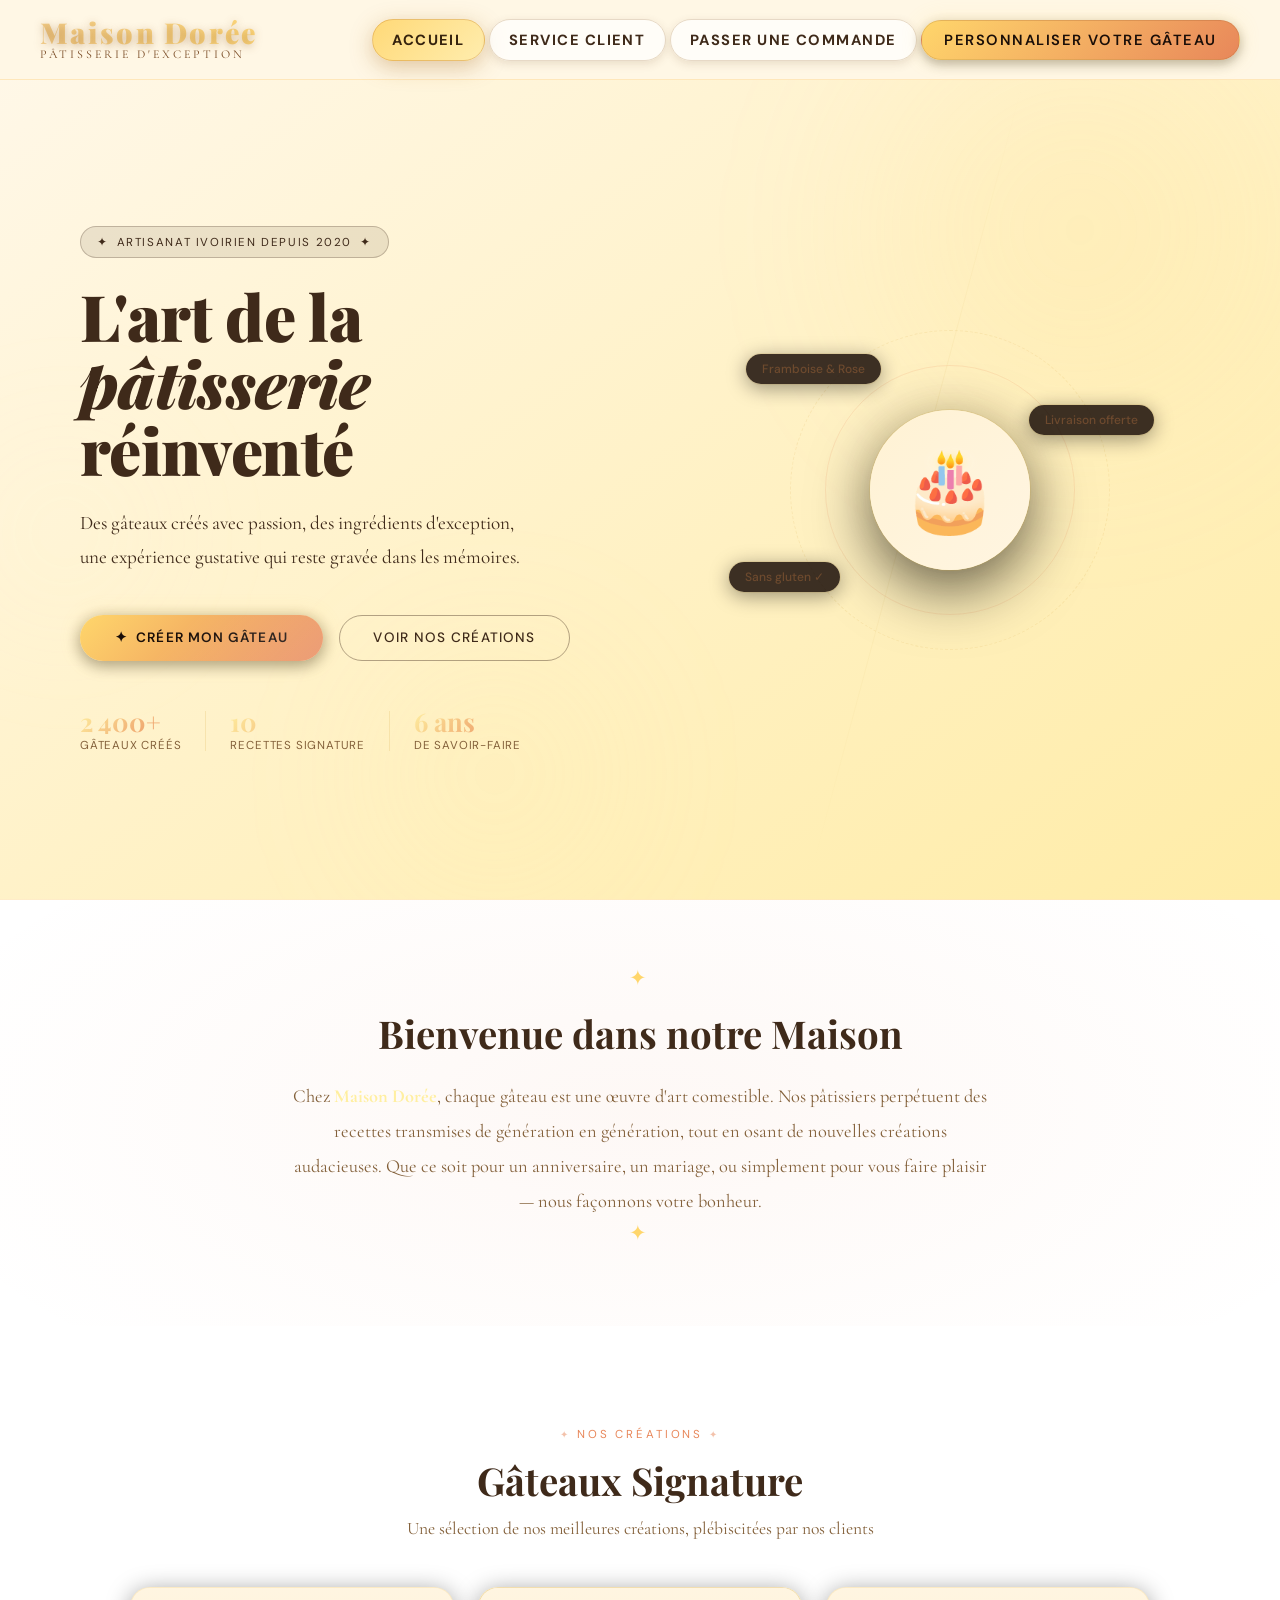
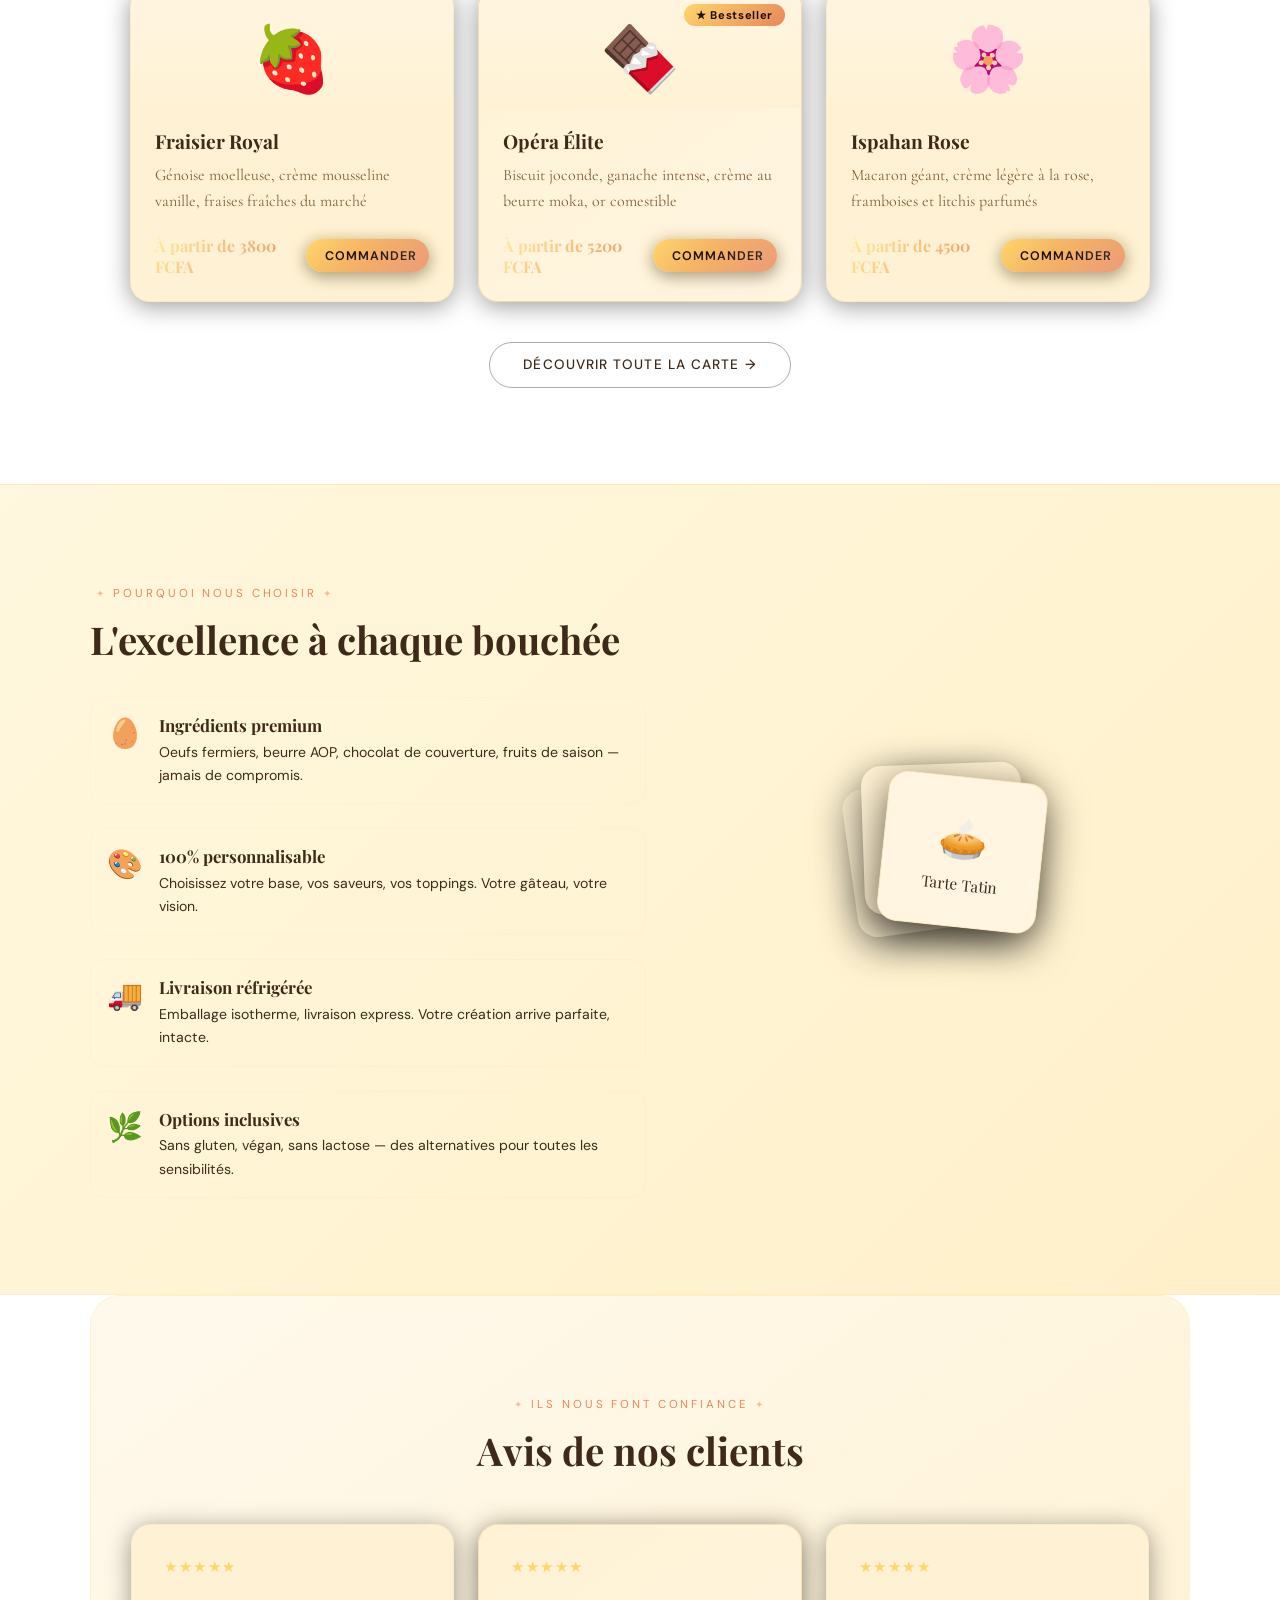
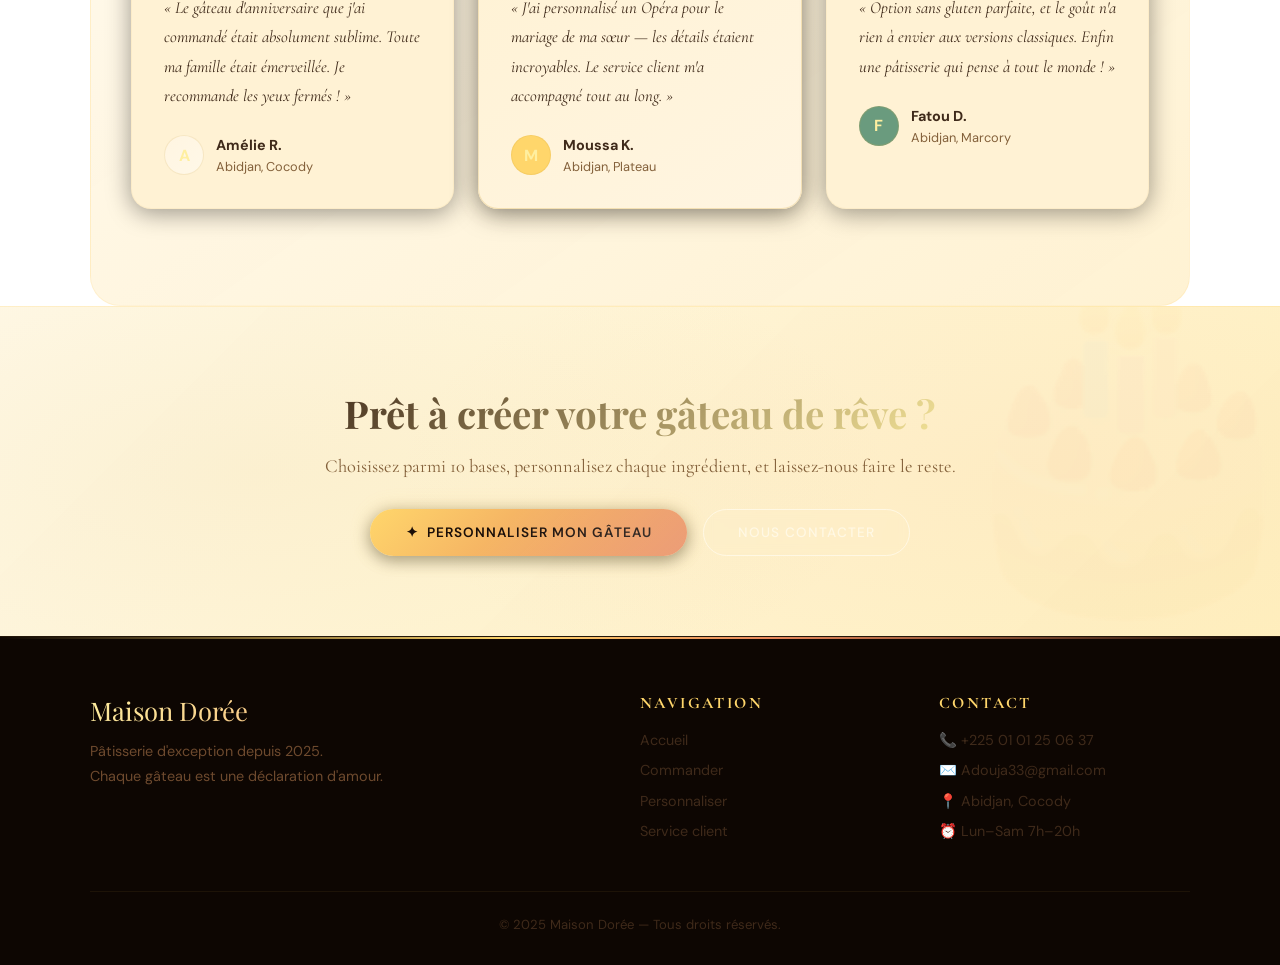
==== commit f6c3552c: "Update index.html" ====
--- a/index.html
+++ b/index.html
@@ -262,7 +262,7 @@
     <div class="footer-inner">
       <div>
         <div class="footer-brand-name">Maison Dorée</div>
-        <p class="footer-brand-desc">Pâtisserie d'exception depuis 2026.<br/>Chaque gâteau est une déclaration d'amour.</p>
+        <p class="footer-brand-desc">Pâtisserie d'exception depuis 2025.<br/>Chaque gâteau est une déclaration d'amour.</p>
       </div>
       <div class="footer-col">
         <h4>Navigation</h4>
@@ -277,7 +277,7 @@
         <h4>Contact</h4>
         <ul>
           <li><a href="tel:+2250101250637">📞 +225 01 01 25 06 37</a></li>
-          <li><a href="melto:Adouja33@gmail.com">✉️ Adouja33@gmail.com</a></li>
+          <li><a href="mailto:Adouja33@gmail.com">✉️ Adouja33@gmail.com</a></li>
           <li><a href="#">📍 Abidjan, Cocody</a></li>
           <li><a href="#">⏰ Lun–Sam 7h–20h</a></li>
         </ul>
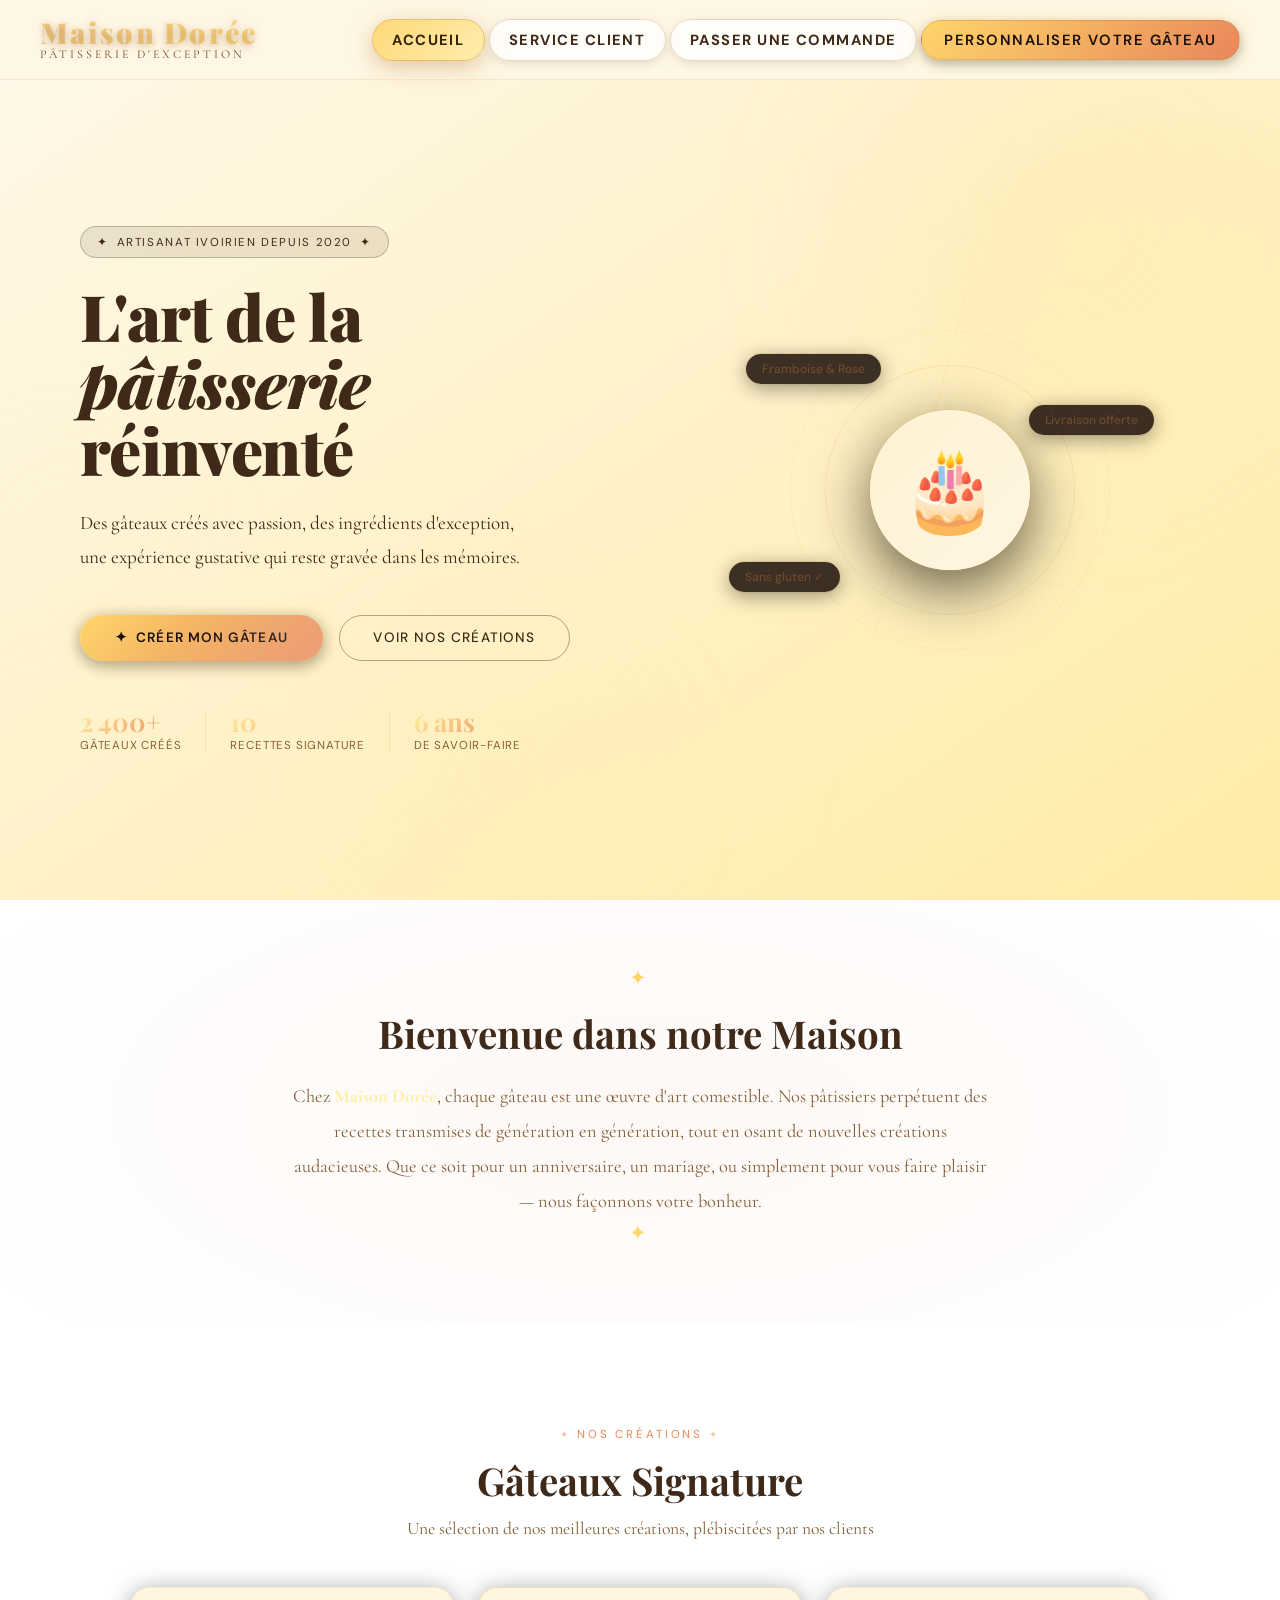
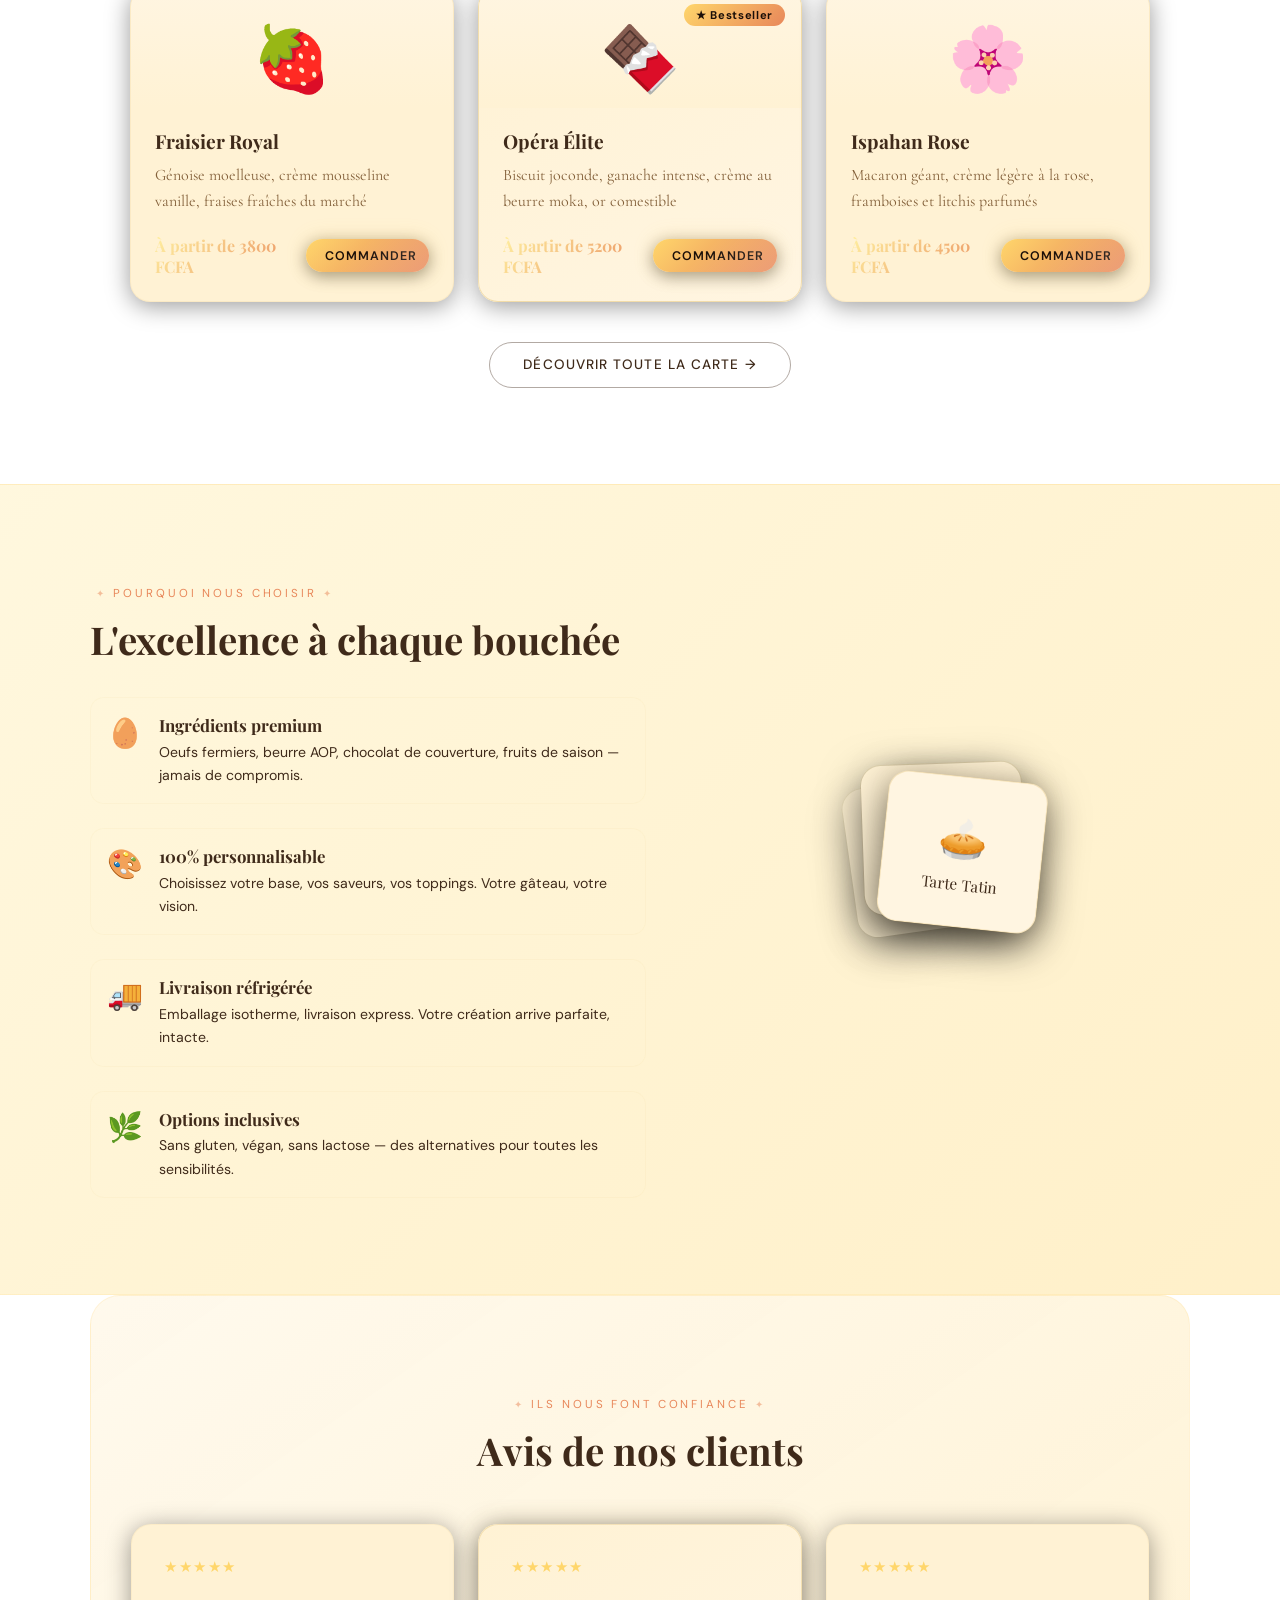
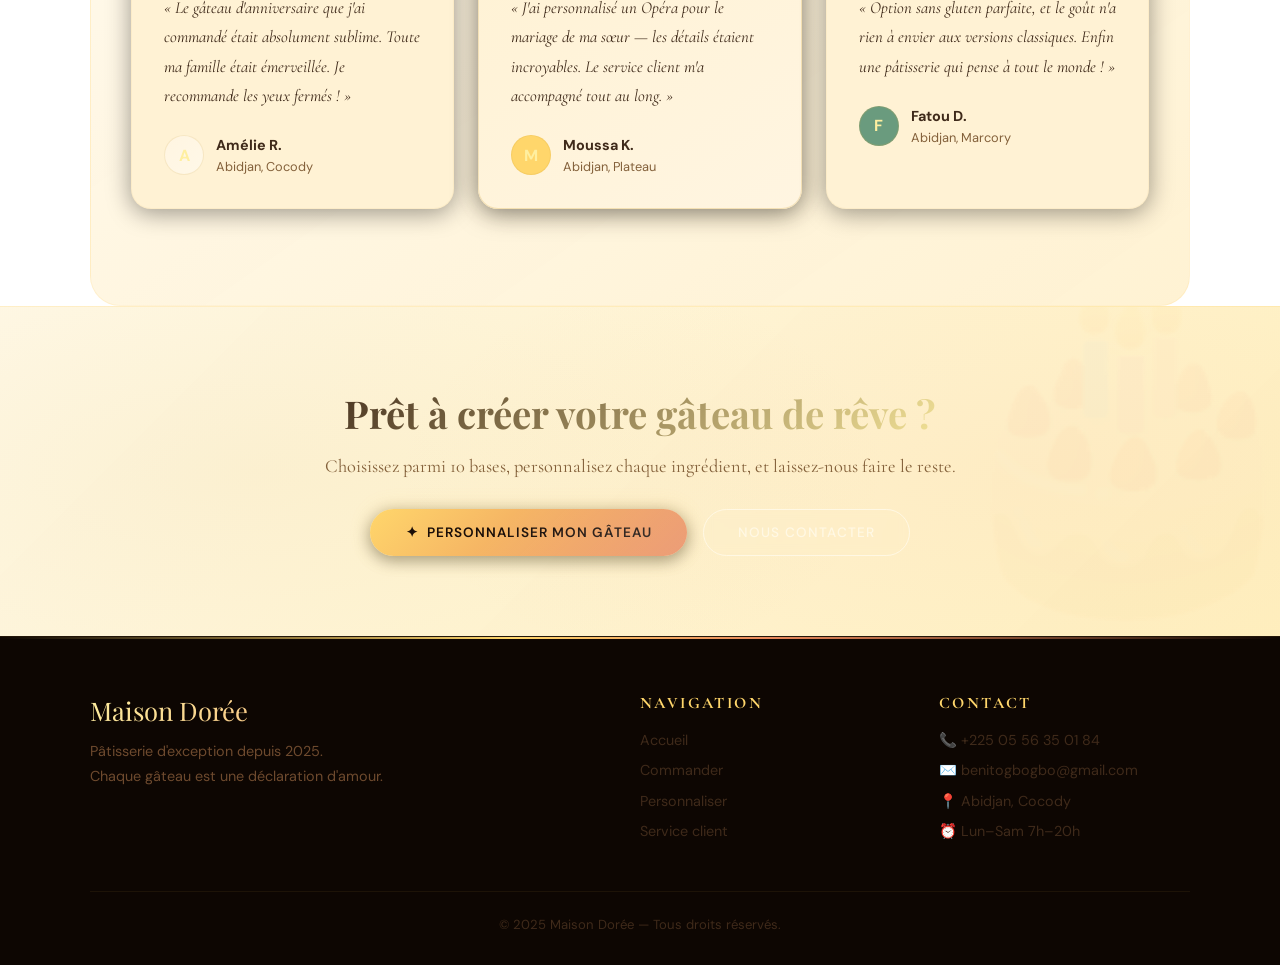
==== commit 8837bf45: "Update index.html" ====
--- a/index.html
+++ b/index.html
@@ -276,8 +276,8 @@
       <div class="footer-col">
         <h4>Contact</h4>
         <ul>
-          <li><a href="tel:+2250101250637">📞 +225 01 01 25 06 37</a></li>
-          <li><a href="mailto:Adouja33@gmail.com">✉️ Adouja33@gmail.com</a></li>
+          <li><a href="tel:+22505563500184">📞 +225 05 56 35 01 84</a></li>
+          <li><a href="mailto:benitogbogbo@gmail.com">✉️ benitogbogbo@gmail.com</a></li>
           <li><a href="#">📍 Abidjan, Cocody</a></li>
           <li><a href="#">⏰ Lun–Sam 7h–20h</a></li>
         </ul>
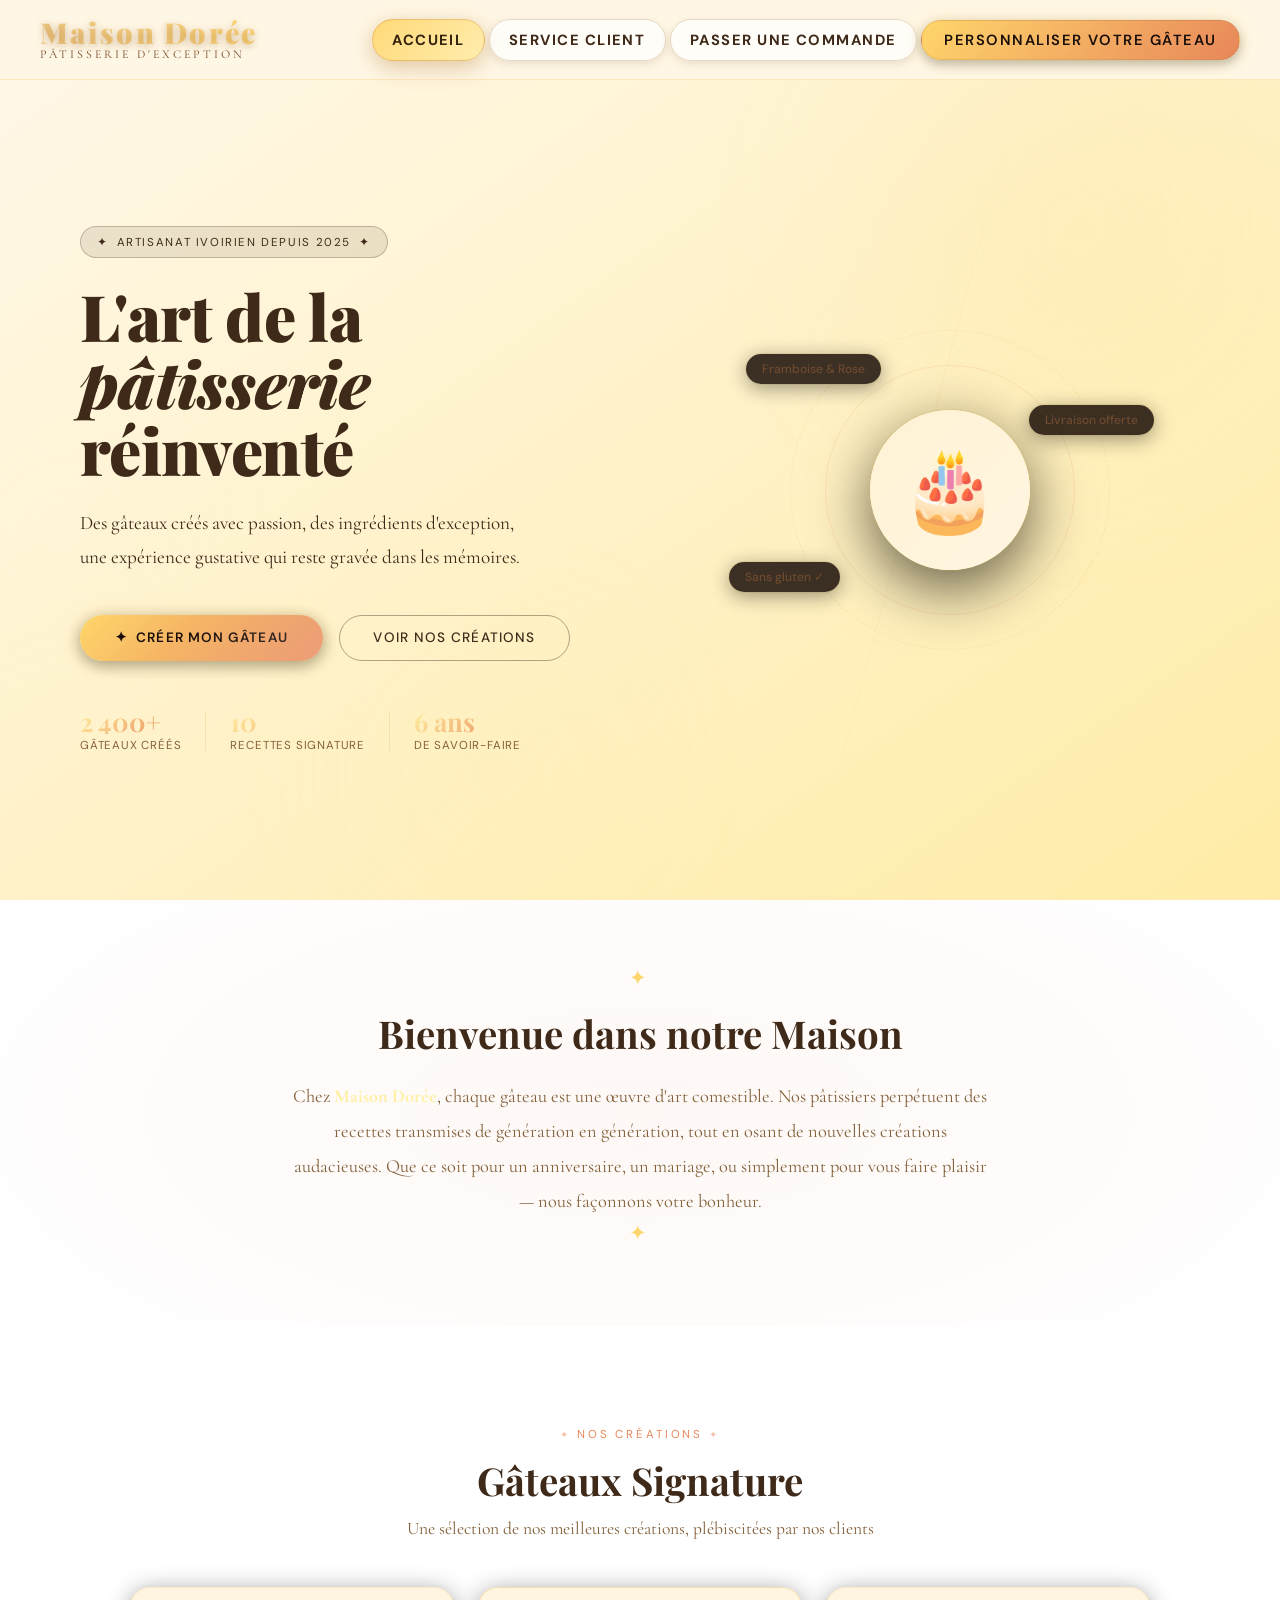
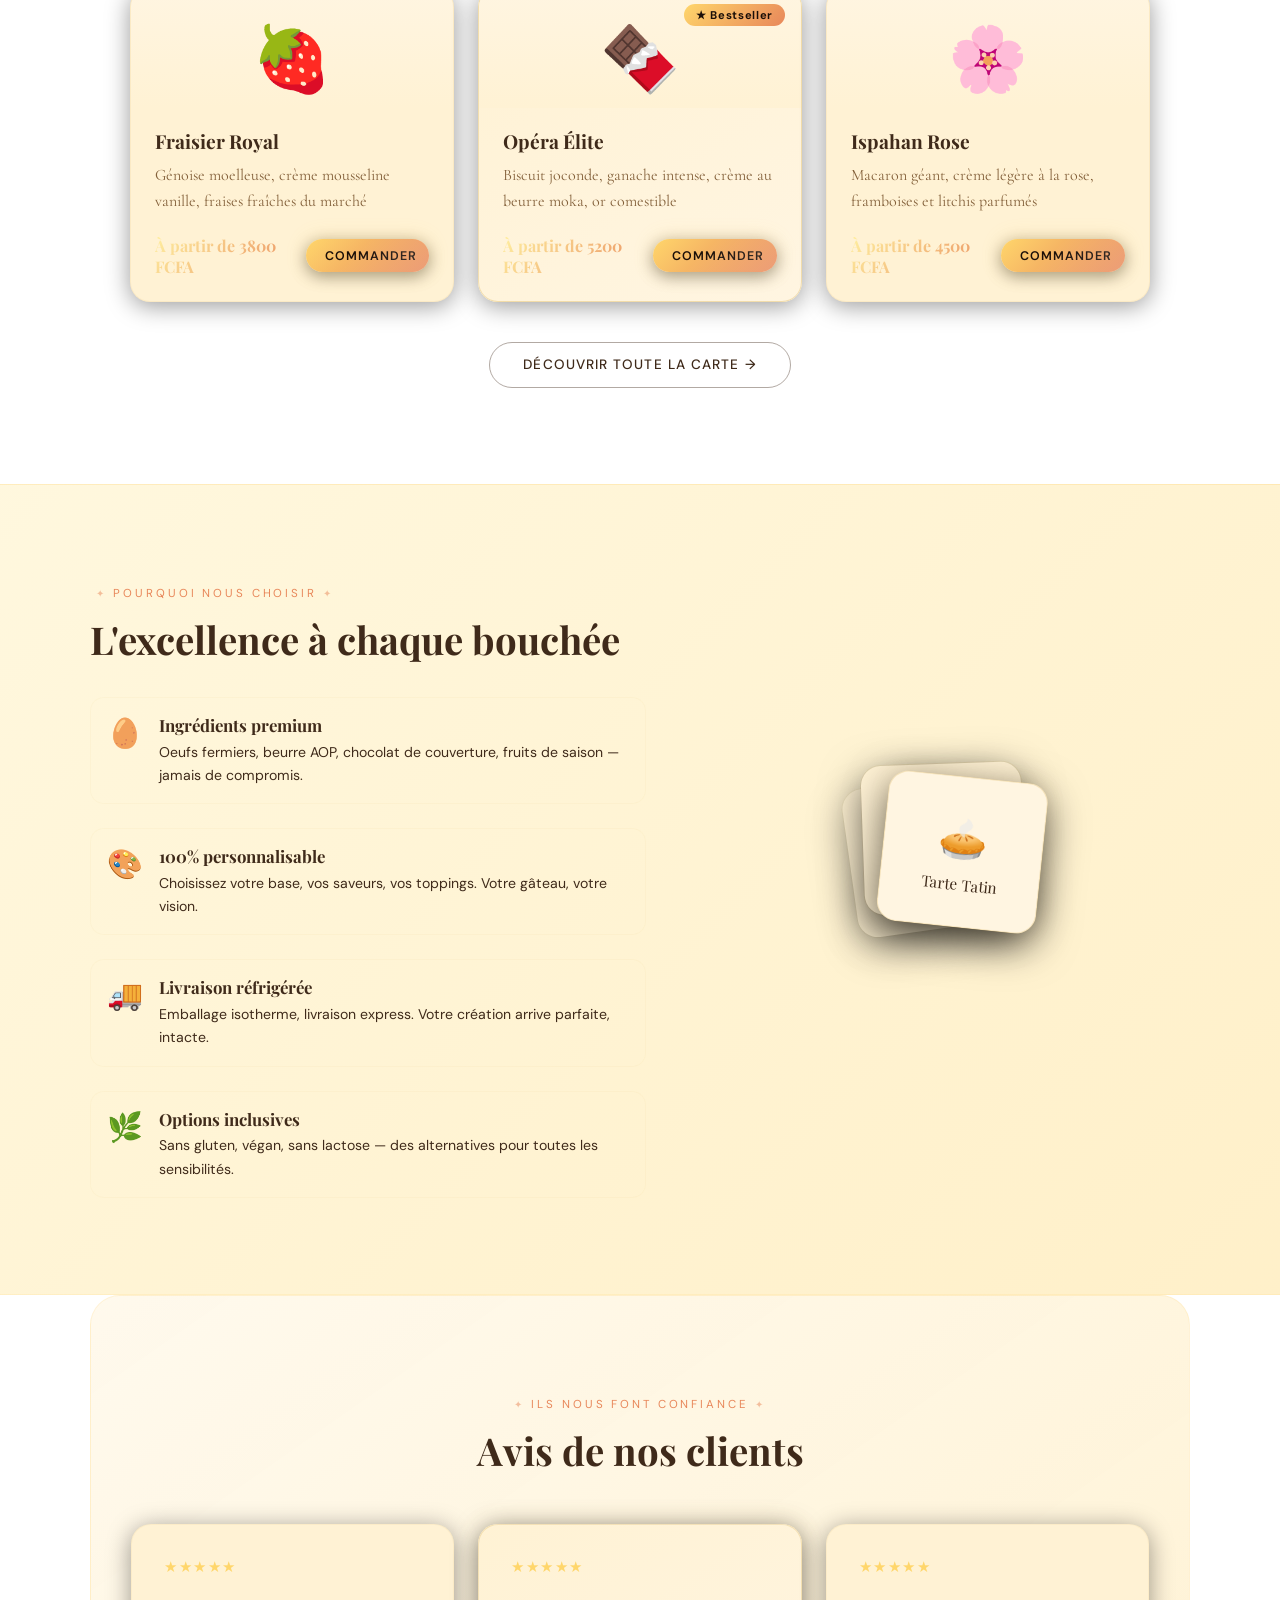
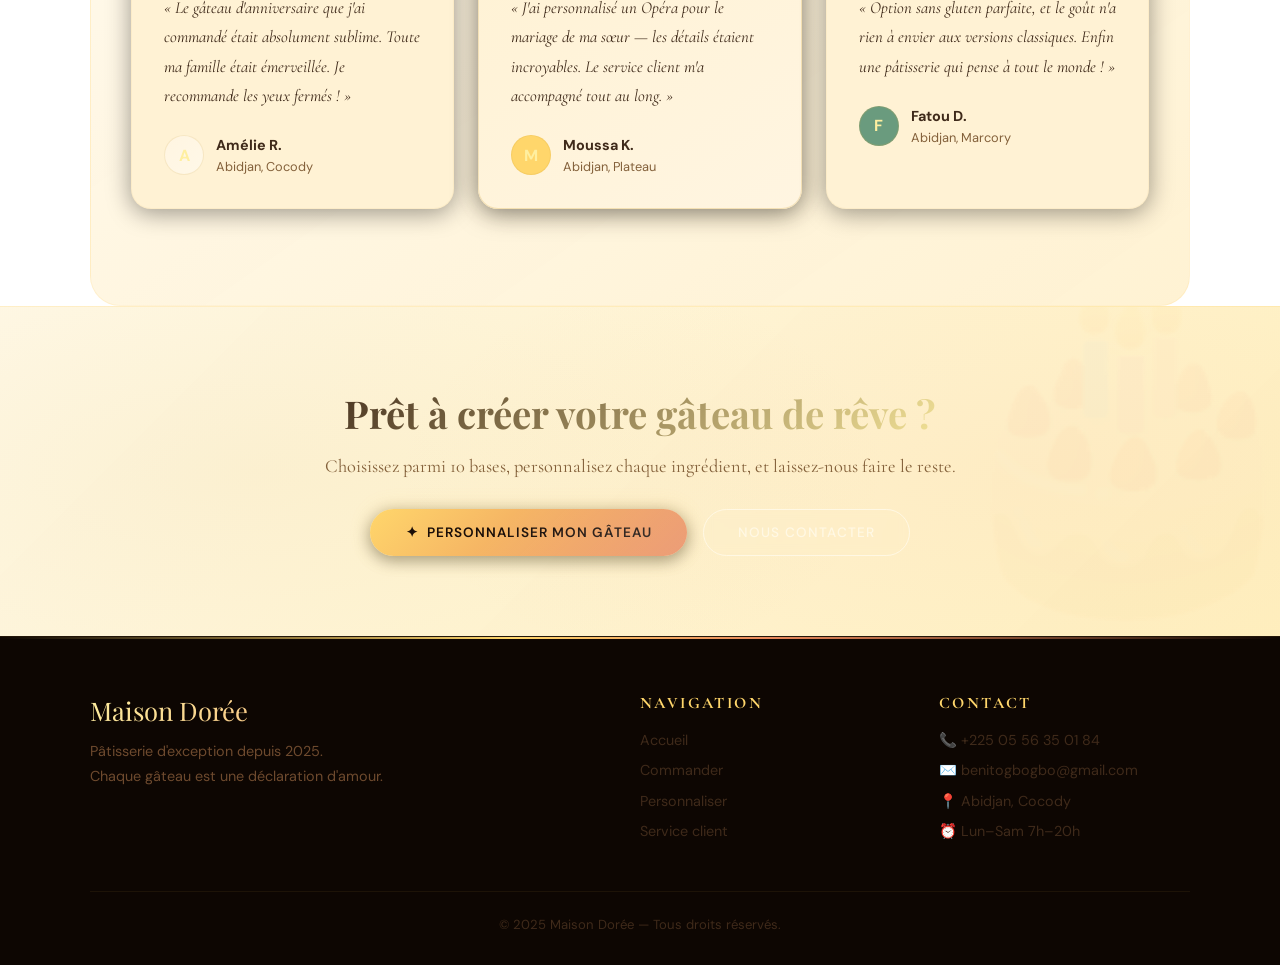
==== commit 0a0cedd1: "Update index.html" ====
--- a/index.html
+++ b/index.html
@@ -38,7 +38,7 @@
 
     <div class="hero-content">
       <div class="hero-badge">
-        <span>✦</span> Artisanat ivoirien depuis 2020 <span>✦</span>
+        <span>✦</span> Artisanat ivoirien depuis 2025 <span>✦</span>
       </div>
       <h1 class="hero-title">
         L'art de la<br/>
@@ -276,7 +276,7 @@
       <div class="footer-col">
         <h4>Contact</h4>
         <ul>
-          <li><a href="tel:+22505563500184">📞 +225 05 56 35 01 84</a></li>
+          <li><a href="tel:+2250556350184">📞 +225 05 56 35 01 84</a></li>
           <li><a href="mailto:benitogbogbo@gmail.com">✉️ benitogbogbo@gmail.com</a></li>
           <li><a href="#">📍 Abidjan, Cocody</a></li>
           <li><a href="#">⏰ Lun–Sam 7h–20h</a></li>
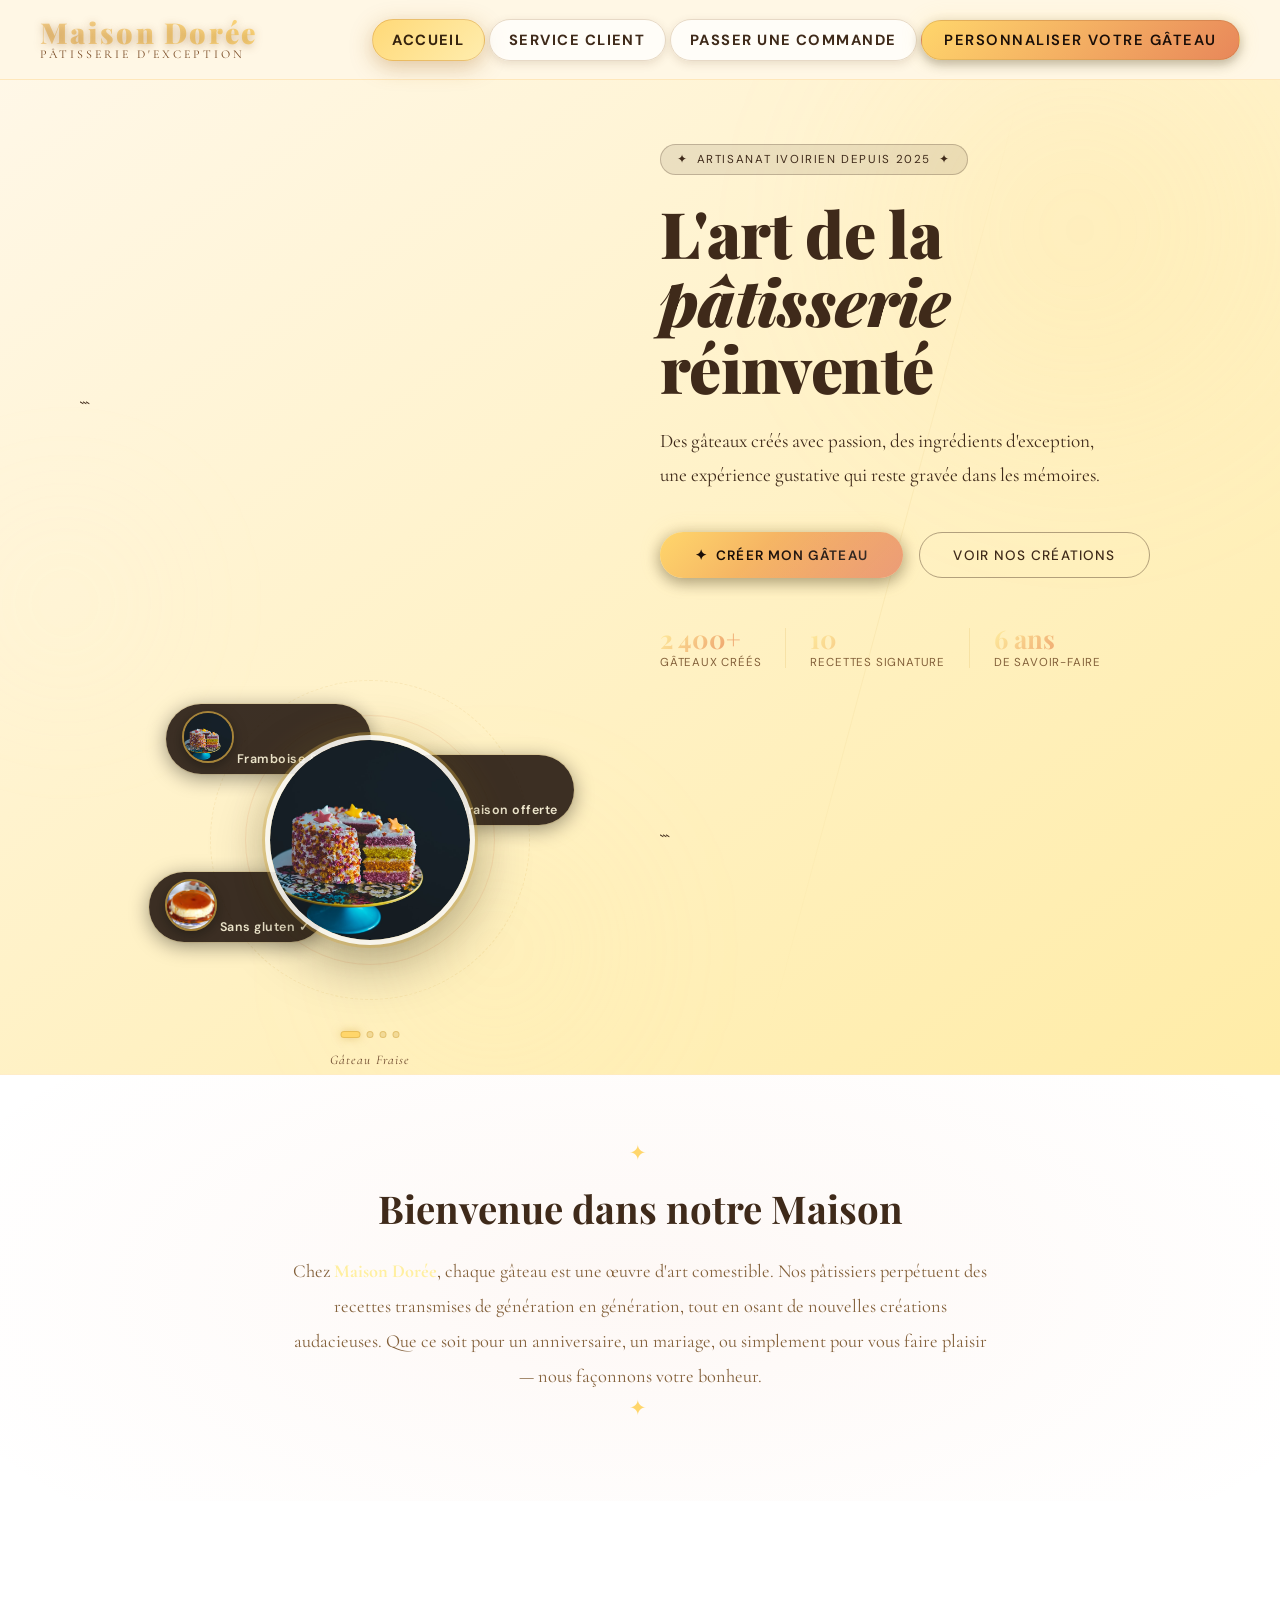
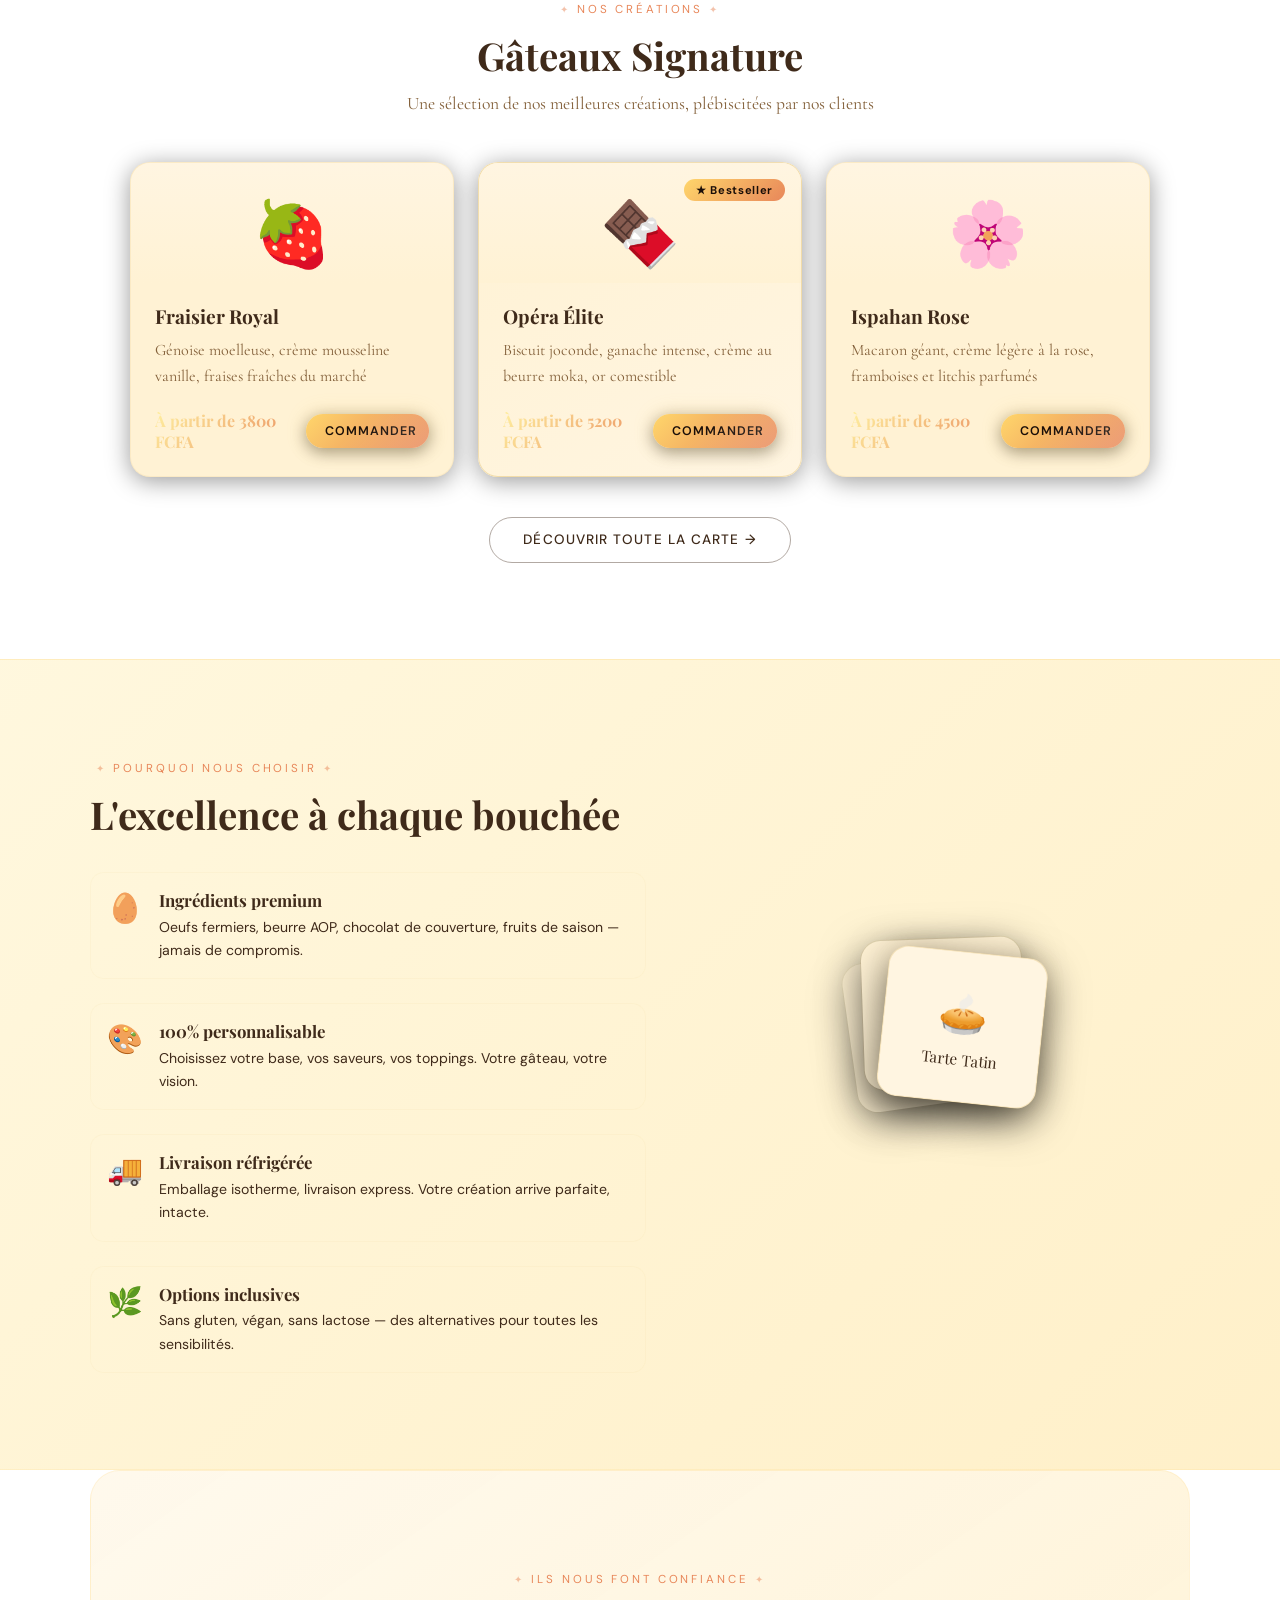
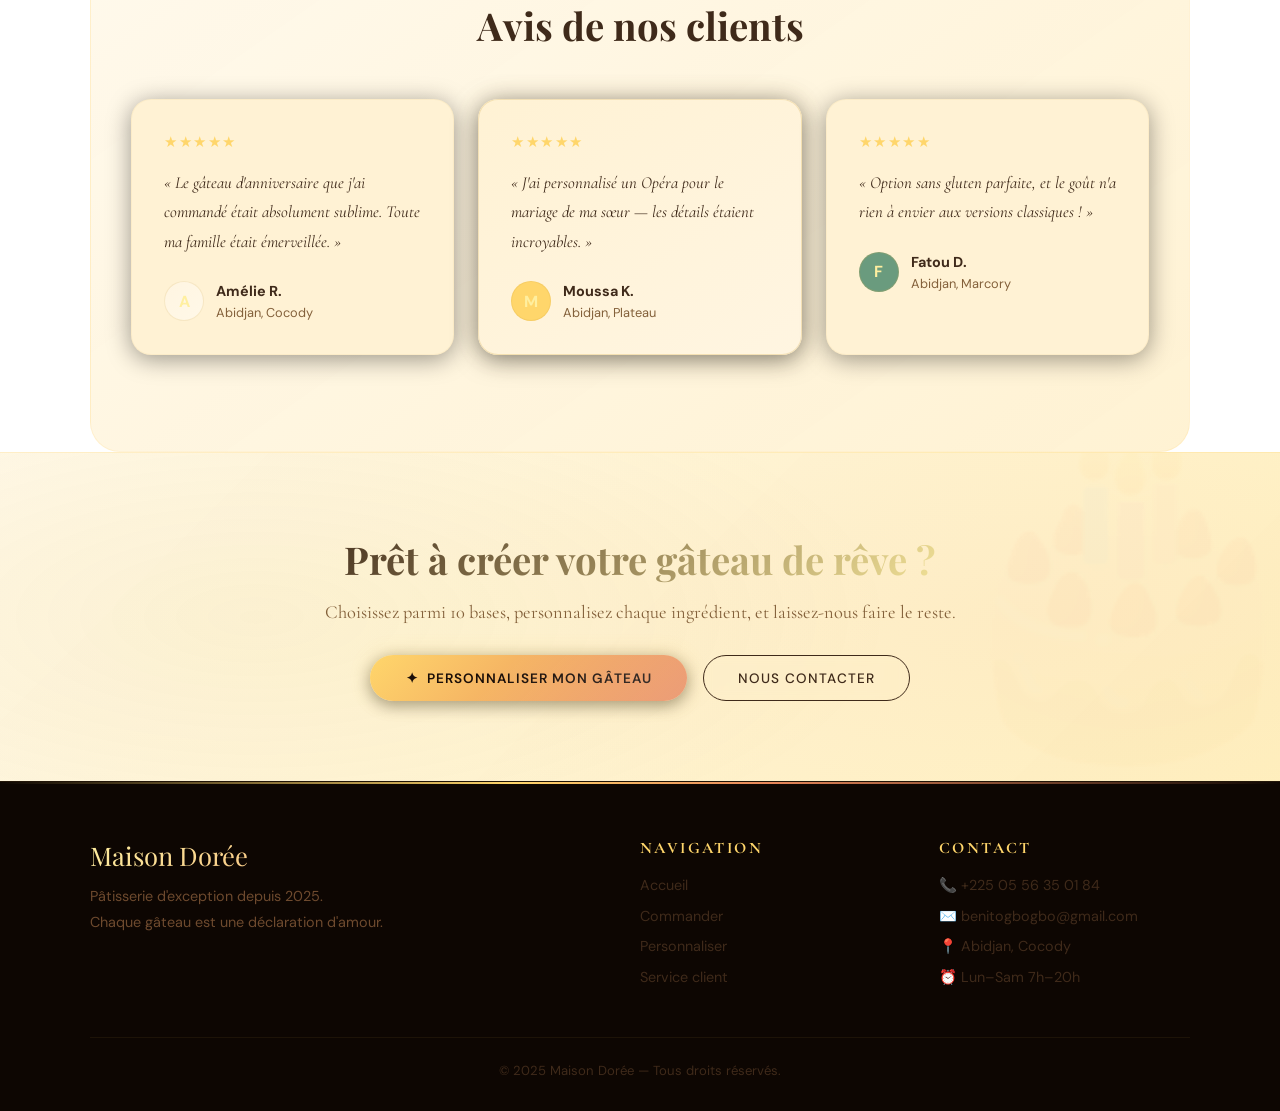
==== commit b9cbfba4: "Update index.html" ====
--- a/index.html
+++ b/index.html
@@ -1,4 +1,5 @@
 <!DOCTYPE html>
+
 <html lang="fr">
 <head>
   <meta charset="UTF-8" />
@@ -8,10 +9,118 @@
   <link rel="stylesheet" href="index.css" />
   <link rel="stylesheet" href="images-vivantes.css" />
   <script src="images-vivantes.js" defer></script>
+  <style>
+    /* ── CARROUSEL CENTRAL ───────────────────────── */
+    .cake-photo-wrap {
+      position: absolute;
+      top: 50%; left: 50%;
+      transform: translate(-50%, -50%);
+      width: 200px; height: 200px;
+      border-radius: 50%;
+      overflow: hidden;
+      box-shadow:
+        0 0 0 5px rgba(255,255,255,0.85),
+        0 0 0 8px rgba(212,168,67,0.35),
+        0 20px 60px rgba(0,0,0,0.35),
+        0 0 50px rgba(212,168,67,0.2);
+      animation: pulse 3s ease-in-out infinite;
+      cursor: pointer;
+      z-index: 5;
+    }
+    .cake-photo-slide {
+      position: absolute;
+      inset: 0;
+      width: 100%; height: 100%;
+      object-fit: cover;
+      border-radius: 50%;
+      opacity: 0;
+      transform: scale(1.08);
+      transition: opacity 0.8s cubic-bezier(0.4,0,0.2,1), transform 0.8s cubic-bezier(0.4,0,0.2,1);
+    }
+    .cake-photo-slide.active { opacity: 1; transform: scale(1); }
+
+```
+/* ── TAGS FLOTTANTS ──────────────────────────── */
+.floating-tag {
+  display: flex !important;
+  align-items: center;
+  gap: 0.7rem;
+  padding: 0.5rem 1rem 0.5rem 0.5rem !important;
+}
+
+/* Photo dans le tag — GRANDE + animée */
+.tag-photo {
+  width: 52px;
+  height: 52px;
+  border-radius: 50%;
+  object-fit: cover;
+  border: 2.5px solid rgba(212,168,67,0.7);
+  flex-shrink: 0;
+  box-shadow: 0 4px 14px rgba(0,0,0,0.35);
+  transition: transform 0.4s cubic-bezier(0.34,1.56,0.64,1),
+              border-color 0.3s,
+              box-shadow 0.3s;
+  animation: tagPhotoEntrance 0.6s cubic-bezier(0.34,1.56,0.64,1) both;
+}
+
+/* Chaque tag avec un délai différent */
+.tag-1 .tag-photo { animation-delay: 0.2s; }
+.tag-2 .tag-photo { animation-delay: 0.5s; }
+.tag-3 .tag-photo { animation-delay: 0.8s; }
+
+@keyframes tagPhotoEntrance {
+  from { opacity: 0; transform: scale(0.4) rotate(-15deg); }
+  to   { opacity: 1; transform: scale(1) rotate(0deg); }
+}
+
+/* Hover sur le tag entier → photo rebondit */
+.floating-tag:hover .tag-photo {
+  transform: scale(1.18) rotate(6deg);
+  border-color: var(--gold);
+  box-shadow: 0 6px 22px rgba(212,168,67,0.5);
+}
+
+/* Texte du tag */
+.tag-text {
+  font-size: 0.78rem;
+  font-weight: 600;
+  white-space: nowrap;
+  color: rgba(255,247,220,0.92);
+  letter-spacing: 0.04em;
+}
+
+/* ── DOTS ────────────────────────────────────── */
+.cake-dots {
+  position: absolute;
+  bottom: -28px; left: 50%;
+  transform: translateX(-50%);
+  display: flex; gap: 6px; z-index: 6;
+}
+.cake-dot {
+  width: 7px; height: 7px; border-radius: 50%;
+  background: rgba(212,168,67,0.3);
+  border: 1px solid rgba(212,168,67,0.5);
+  cursor: pointer; transition: all 0.3s;
+}
+.cake-dot.active {
+  background: var(--gold); width: 20px;
+  border-radius: 4px; box-shadow: 0 0 8px rgba(212,168,67,0.5);
+}
+.cake-label {
+  position: absolute; bottom: -58px; left: 50%;
+  transform: translateX(-50%);
+  font-family: 'Cormorant Garamond', serif;
+  font-size: 0.82rem; color: var(--text-mid);
+  white-space: nowrap; letter-spacing: 0.08em;
+  font-style: italic; opacity: 0; transition: opacity 0.4s ease;
+}
+.cake-label.visible { opacity: 1; }
+```
+
+  </style>
 </head>
 <body>
 
-  <!-- ── NAVBAR ──────────────────────────────── -->
   <nav class="navbar" id="navbar">
     <a class="nav-logo" href="index.html">
       <span class="nav-logo-name">Maison Dorée</span>
@@ -28,7 +137,6 @@
     </div>
   </nav>
 
-  
   <section class="hero">
     <div class="hero-bg">
       <div class="hero-circle hero-circle-1"></div>
@@ -36,58 +144,67 @@
       <div class="hero-circle hero-circle-3"></div>
     </div>
 
-    <div class="hero-content">
-      <div class="hero-badge">
-        <span>✦</span> Artisanat ivoirien depuis 2025 <span>✦</span>
-      </div>
-      <h1 class="hero-title">
-        L'art de la<br/>
-        <em>pâtisserie</em><br/>
-        réinventé
-      </h1>
-      <p class="hero-subtitle">
-        Des gâteaux créés avec passion, des ingrédients d'exception,<br/>
-        une expérience gustative qui reste gravée dans les mémoires.
-      </p>
-      <div class="hero-actions">
-        <a href="personnaliser.html" class="btn-primary">
-          <span>✦</span> Créer mon gâteau
-        </a>
-        <a href="commande.html" class="btn-outline">Voir nos créations</a>
-      </div>
-      <div class="hero-stats">
-        <div class="hero-stat">
-          <span class="stat-number">2 400+</span>
-          <span class="stat-label">Gâteaux créés</span>
-        </div>
-        <div class="stat-divider"></div>
-        <div class="hero-stat">
-          <span class="stat-number">10</span>
-          <span class="stat-label">Recettes signature</span>
-        </div>
-        <div class="stat-divider"></div>
-        <div class="hero-stat">
-          <span class="stat-number">6 ans</span>
-          <span class="stat-label">De savoir-faire</span>
-        </div>
-      </div>
-    </div>
-
-    <div class="hero-visual">
-      <div class="cake-showcase">
-        <div class="cake-ring cake-ring-outer"></div>
-        <div class="cake-ring cake-ring-mid"></div>
-        <div class="cake-emoji-wrap">
-          <div class="cake-emoji">🎂</div>
-        </div>
-        <div class="floating-tag tag-1">Framboise &amp; Rose</div>
-        <div class="floating-tag tag-2">Sans gluten ✓</div>
-        <div class="floating-tag tag-3">Livraison offerte</div>
-      </div>
-    </div>
-  </section>
-
-  <!-- ── bienvenu───── -->
+```
+<div class="hero-content">
+  <div class="hero-badge"><span>✦</span> Artisanat ivoirien depuis 2025 <span>✦</span></div>
+  <h1 class="hero-title">L'art de la<br/><em>pâtisserie</em><br/>réinventé</h1>
+  <p class="hero-subtitle">
+    Des gâteaux créés avec passion, des ingrédients d'exception,<br/>
+    une expérience gustative qui reste gravée dans les mémoires.
+  </p>
+  <div class="hero-actions">
+    <a href="personnaliser.html" class="btn-primary"><span>✦</span> Créer mon gâteau</a>
+    <a href="commande.html" class="btn-outline">Voir nos créations</a>
+  </div>
+  <div class="hero-stats">
+    <div class="hero-stat"><span class="stat-number">2 400+</span><span class="stat-label">Gâteaux créés</span></div>
+    <div class="stat-divider"></div>
+    <div class="hero-stat"><span class="stat-number">10</span><span class="stat-label">Recettes signature</span></div>
+    <div class="stat-divider"></div>
+    <div class="hero-stat"><span class="stat-number">6 ans</span><span class="stat-label">De savoir-faire</span></div>
+  </div>
+</div>
+
+<div class="hero-visual">
+  <div class="cake-showcase">
+    <div class="cake-ring cake-ring-outer"></div>
+    <div class="cake-ring cake-ring-mid"></div>
+
+    <!-- Carrousel central -->
+    <div class="cake-photo-wrap" id="cakeCarousel" onclick="nextSlide()">
+      <img class="cake-photo-slide active" src="[data-uri]" alt="Gâteau Fraise" />
+      <img class="cake-photo-slide" src="[data-uri]" alt="Gâteau Chocolat" />
+      <img class="cake-photo-slide" src="[data-uri]" alt="Flan Caramel" />
+      <img class="cake-photo-slide" src="[data-uri]" alt="Croissants" />
+    </div>
+
+    <div class="cake-dots" id="cakeDots">
+      <div class="cake-dot active" onclick="goToSlide(0)"></div>
+      <div class="cake-dot" onclick="goToSlide(1)"></div>
+      <div class="cake-dot" onclick="goToSlide(2)"></div>
+      <div class="cake-dot" onclick="goToSlide(3)"></div>
+    </div>
+    <div class="cake-label visible" id="cakeLabel">Gâteau Fraise</div>
+
+    <!-- Tags : 1 grande photo + texte -->
+    <div class="floating-tag tag-1">
+      <img class="tag-photo" src="[data-uri]" alt="Fraise" />
+      <span class="tag-text">Framboise &amp; Rose</span>
+    </div>
+    <div class="floating-tag tag-2">
+      <img class="tag-photo" src="[data-uri]" alt="Flan" />
+      <span class="tag-text">Sans gluten ✓</span>
+    </div>
+    <div class="floating-tag tag-3">
+      <img class="tag-photo" src="[data-uri]" alt="Croissant" />
+      <span class="tag-text">Livraison offerte</span>
+    </div>
+  </div>
+</div>
+```
+
+  </section>
+
   <section class="welcome-section">
     <video class="welcome-video" autoplay muted loop playsinline>
       <source src="fond1.mp4" type="video/mp4">
@@ -95,24 +212,17 @@
     <div class="welcome-inner">
       <div class="welcome-deco">✦</div>
       <h2>Bienvenue dans notre Maison</h2>
-      <p>
-        Chez <strong>Maison Dorée</strong>, chaque gâteau est une œuvre d'art comestible. 
-        Nos pâtissiers perpétuent des recettes transmises de génération en génération, 
-        tout en osant de nouvelles créations audacieuses. Que ce soit pour un anniversaire, 
-        un mariage, ou simplement pour vous faire plaisir — nous façonnons votre bonheur.
-      </p>
+      <p>Chez <strong>Maison Dorée</strong>, chaque gâteau est une œuvre d'art comestible. Nos pâtissiers perpétuent des recettes transmises de génération en génération, tout en osant de nouvelles créations audacieuses. Que ce soit pour un anniversaire, un mariage, ou simplement pour vous faire plaisir — nous façonnons votre bonheur.</p>
       <div class="welcome-deco">✦</div>
     </div>
   </section>
 
-  <!-- ── SIGNATURE CAKES ─────────────────────── -->
   <section class="signature-section">
     <div class="section-header">
       <span class="section-eyebrow">Nos créations</span>
       <h2>Gâteaux Signature</h2>
       <p>Une sélection de nos meilleures créations, plébiscitées par nos clients</p>
     </div>
-
     <div class="cakes-grid">
       <div class="cake-card" data-delay="0">
         <div class="cake-card-icon">🍓</div>
@@ -149,69 +259,33 @@
         </div>
       </div>
     </div>
-
     <div class="section-cta">
       <a href="commande.html" class="btn-outline">Découvrir toute la carte →</a>
     </div>
   </section>
 
-  <!-- ── WHY US ───────────────────────────────── -->
   <section class="why-section">
     <div class="why-inner">
       <div class="why-text">
         <span class="section-eyebrow">Pourquoi nous choisir</span>
         <h2>L'excellence à chaque bouchée</h2>
         <div class="why-list">
-          <div class="why-item">
-            <div class="why-icon">🥚</div>
-            <div>
-              <h4>Ingrédients premium</h4>
-              <p>Oeufs fermiers, beurre AOP, chocolat de couverture, fruits de saison — jamais de compromis.</p>
-            </div>
-          </div>
-          <div class="why-item">
-            <div class="why-icon">🎨</div>
-            <div>
-              <h4>100% personnalisable</h4>
-              <p>Choisissez votre base, vos saveurs, vos toppings. Votre gâteau, votre vision.</p>
-            </div>
-          </div>
-          <div class="why-item">
-            <div class="why-icon">🚚</div>
-            <div>
-              <h4>Livraison réfrigérée</h4>
-              <p>Emballage isotherme, livraison express. Votre création arrive parfaite, intacte.</p>
-            </div>
-          </div>
-          <div class="why-item">
-            <div class="why-icon">🌿</div>
-            <div>
-              <h4>Options inclusives</h4>
-              <p>Sans gluten, végan, sans lactose — des alternatives pour toutes les sensibilités.</p>
-            </div>
-          </div>
+          <div class="why-item"><div class="why-icon">🥚</div><div><h4>Ingrédients premium</h4><p>Oeufs fermiers, beurre AOP, chocolat de couverture, fruits de saison — jamais de compromis.</p></div></div>
+          <div class="why-item"><div class="why-icon">🎨</div><div><h4>100% personnalisable</h4><p>Choisissez votre base, vos saveurs, vos toppings. Votre gâteau, votre vision.</p></div></div>
+          <div class="why-item"><div class="why-icon">🚚</div><div><h4>Livraison réfrigérée</h4><p>Emballage isotherme, livraison express. Votre création arrive parfaite, intacte.</p></div></div>
+          <div class="why-item"><div class="why-icon">🌿</div><div><h4>Options inclusives</h4><p>Sans gluten, végan, sans lactose — des alternatives pour toutes les sensibilités.</p></div></div>
         </div>
       </div>
       <div class="why-visual">
         <div class="why-card-stack">
-          <div class="wcard wcard-back">
-            <span>🍰</span>
-            <span>Saint-Honoré</span>
-          </div>
-          <div class="wcard wcard-mid">
-            <span>🎂</span>
-            <span>Layer Cake</span>
-          </div>
-          <div class="wcard wcard-front">
-            <span>🥧</span>
-            <span>Tarte Tatin</span>
-          </div>
-        </div>
-      </div>
-    </div>
-  </section>
-
-  <!-- ── TESTIMONIALS ────────────────────────── -->
+          <div class="wcard wcard-back"><span>🍰</span><span>Saint-Honoré</span></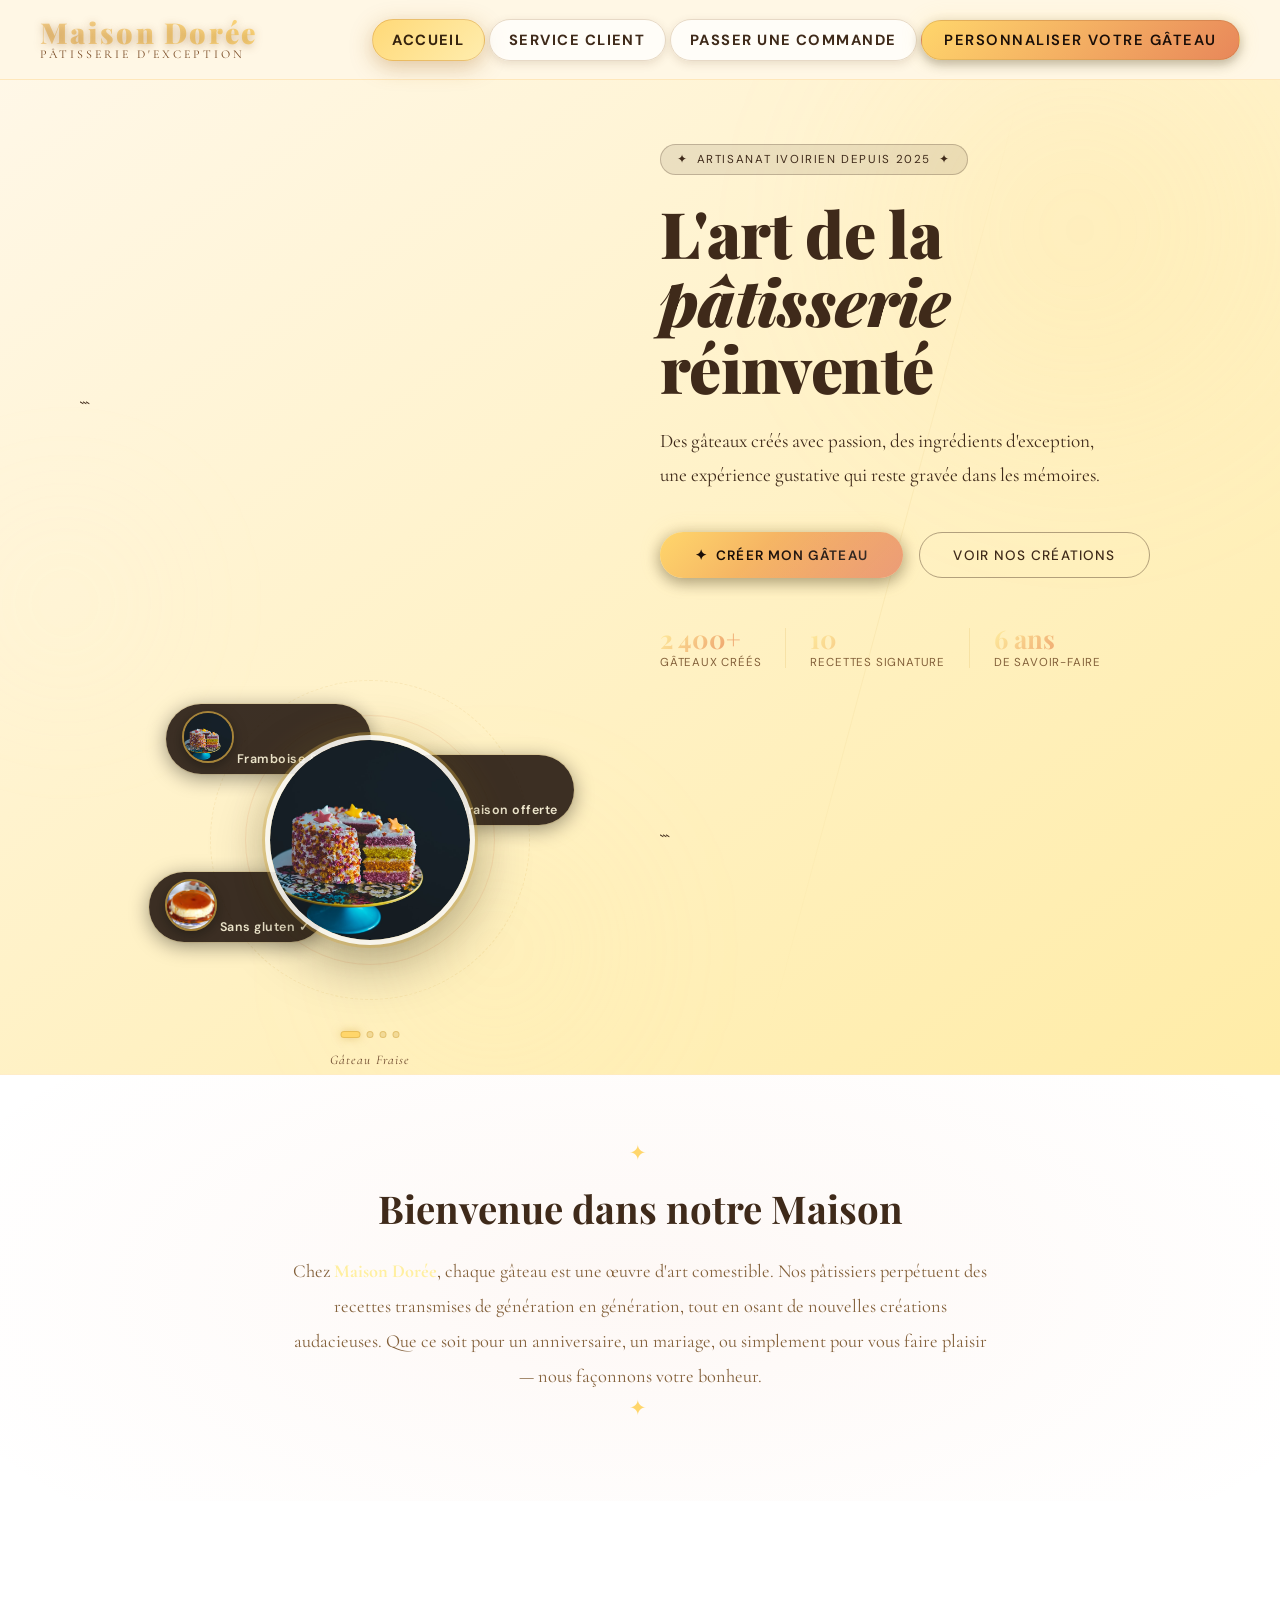
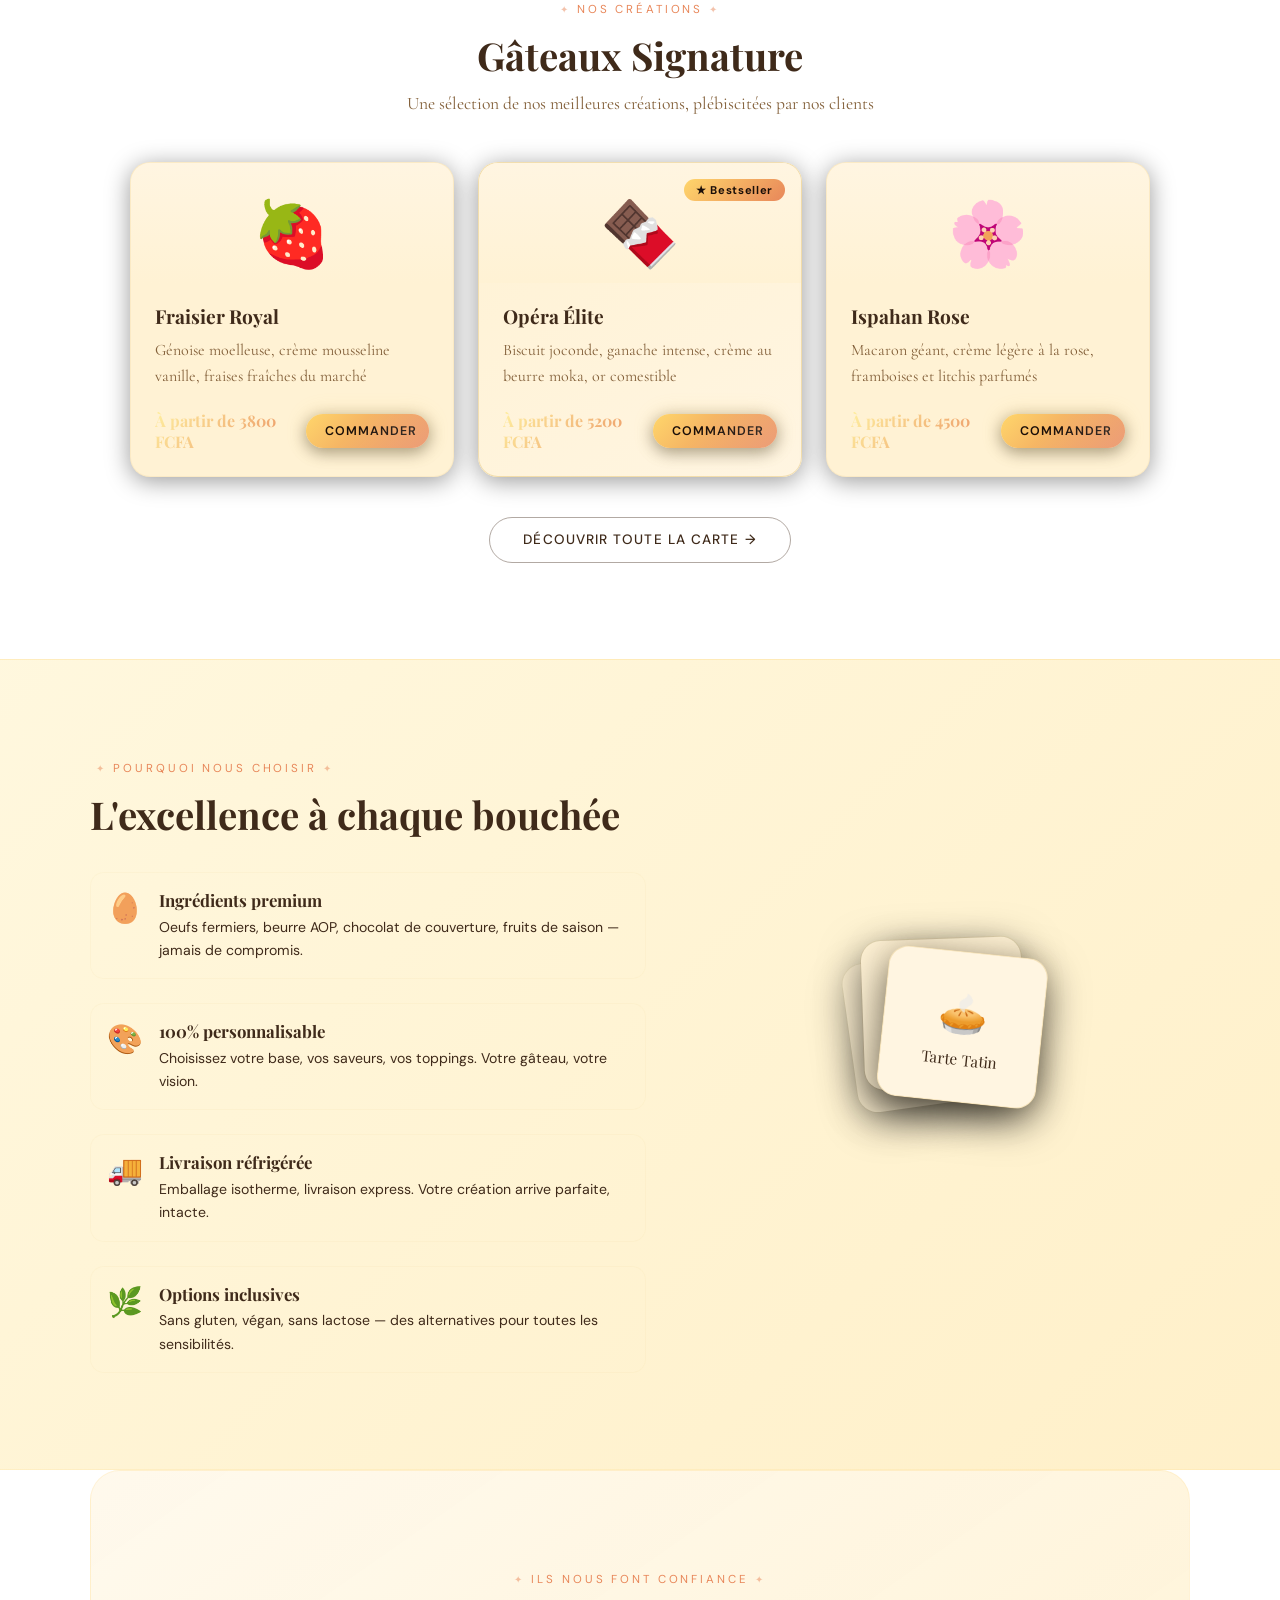
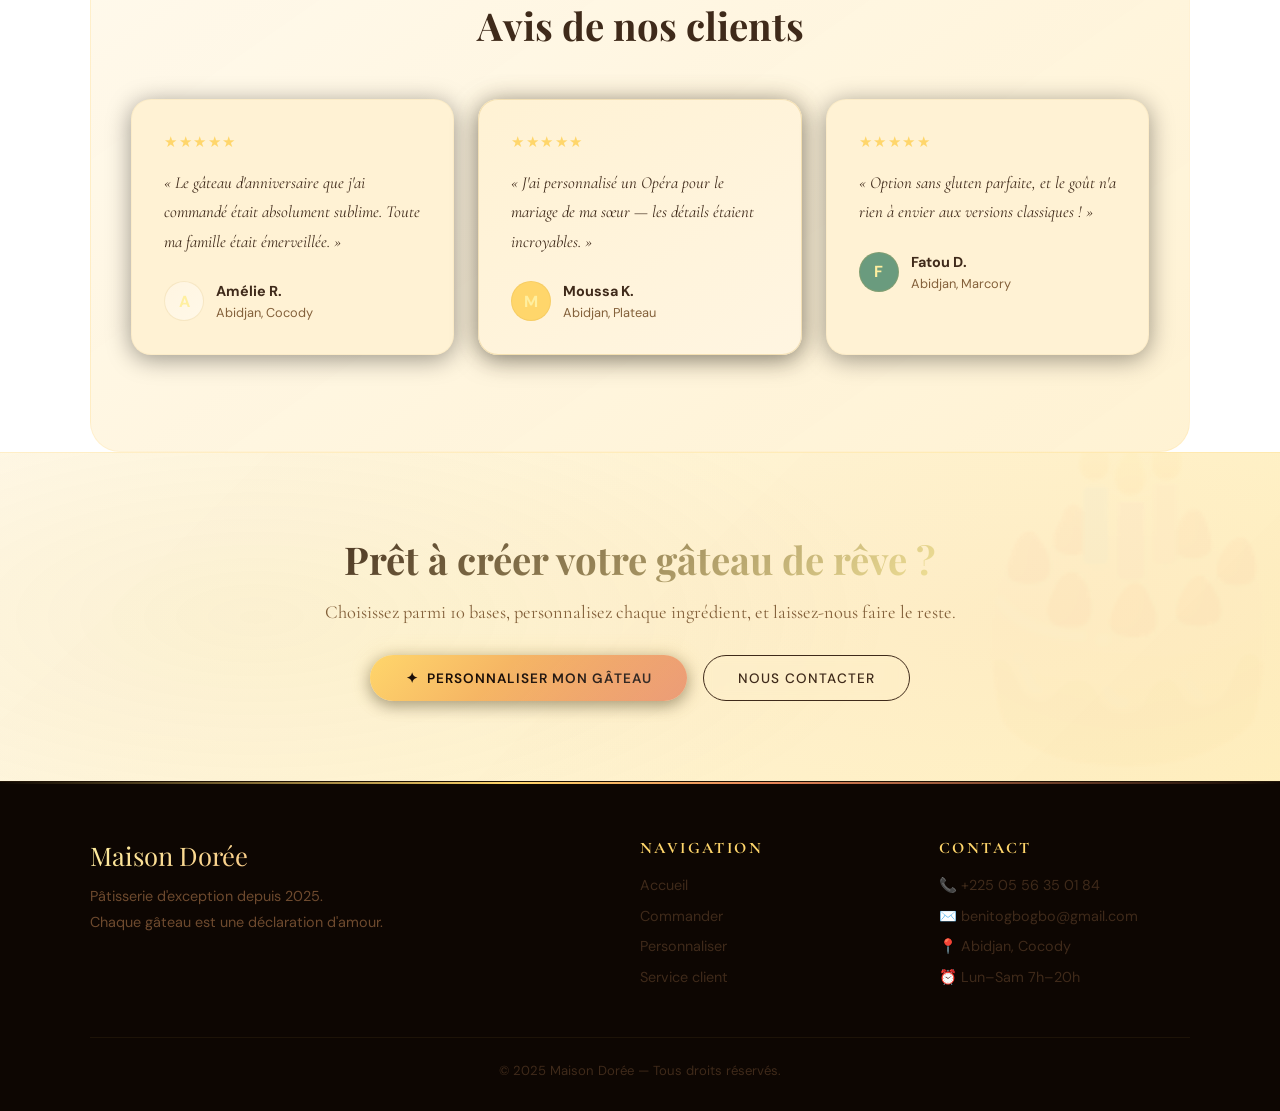
==== commit 6b276d9a: "Update index.html" ====
--- a/index.html
+++ b/index.html
@@ -392,4 +392,4 @@
   </script>
 
 </body>
-</html>+</html>
